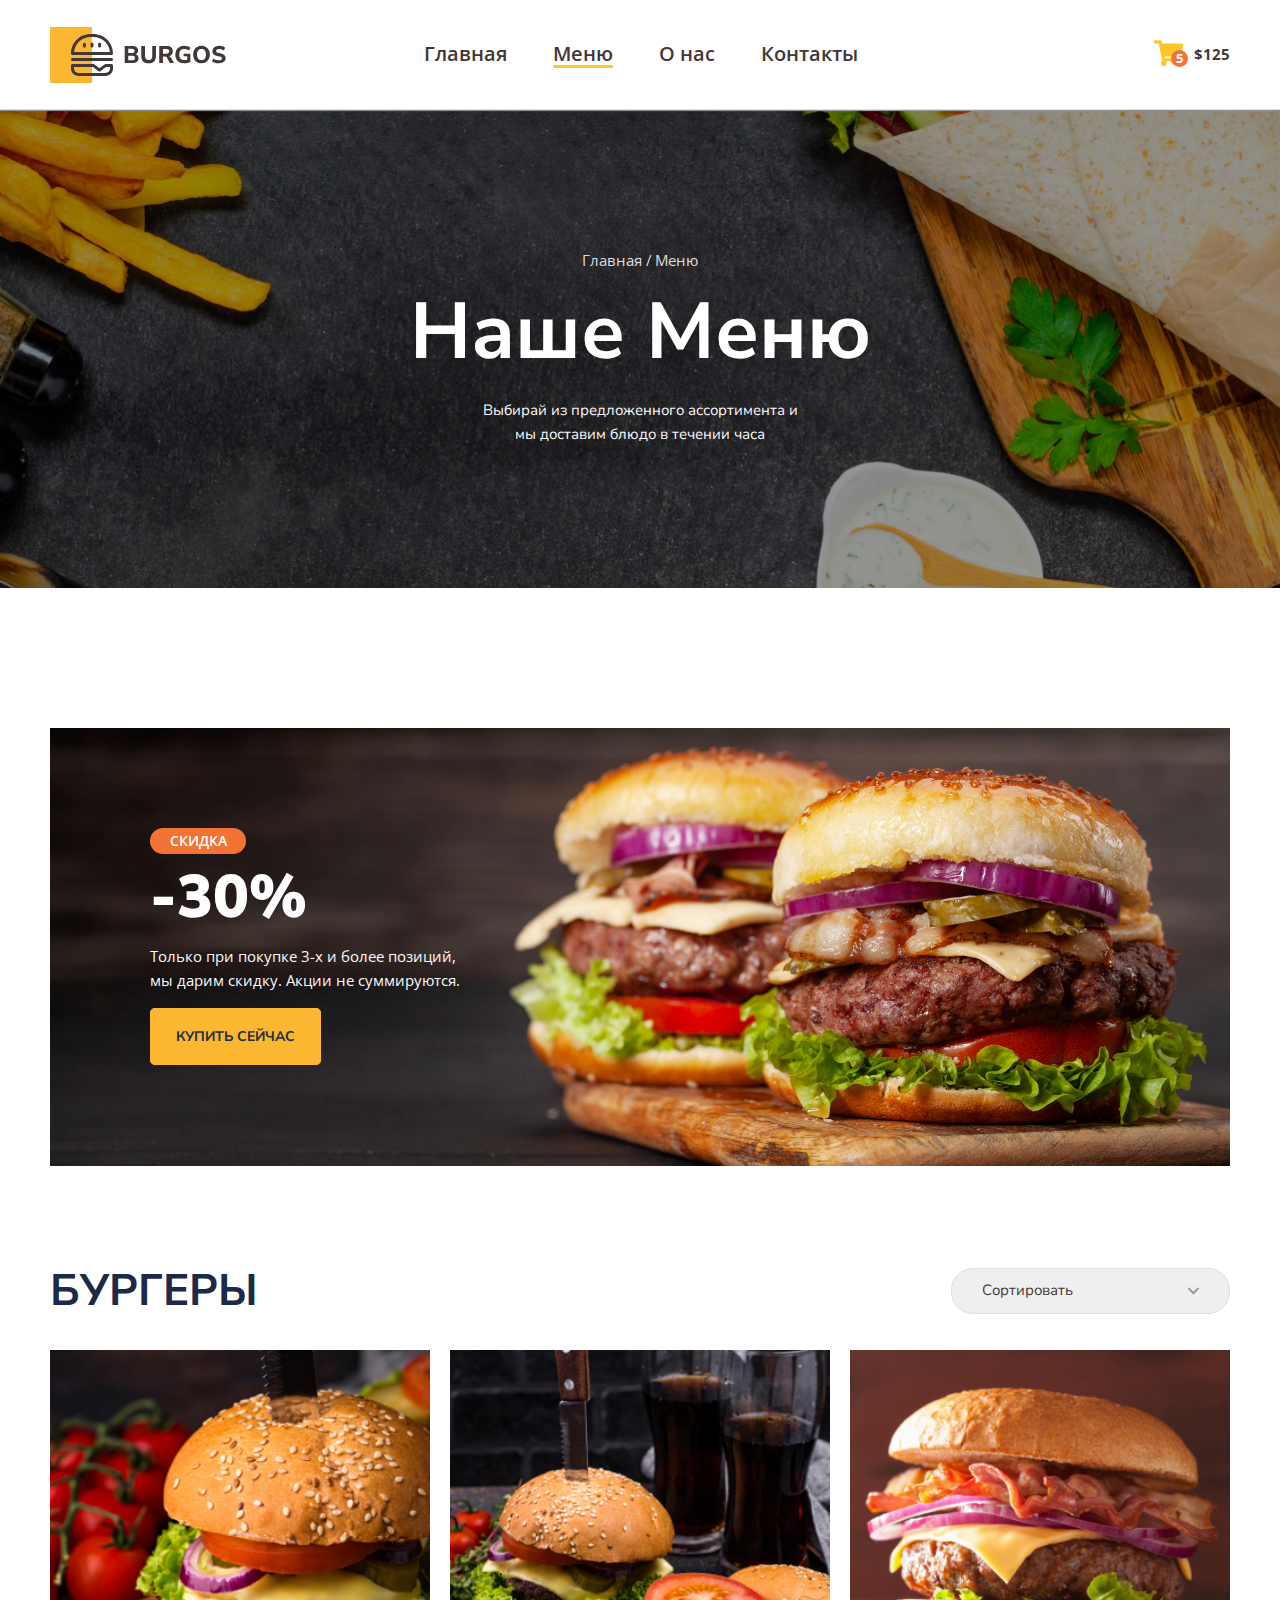
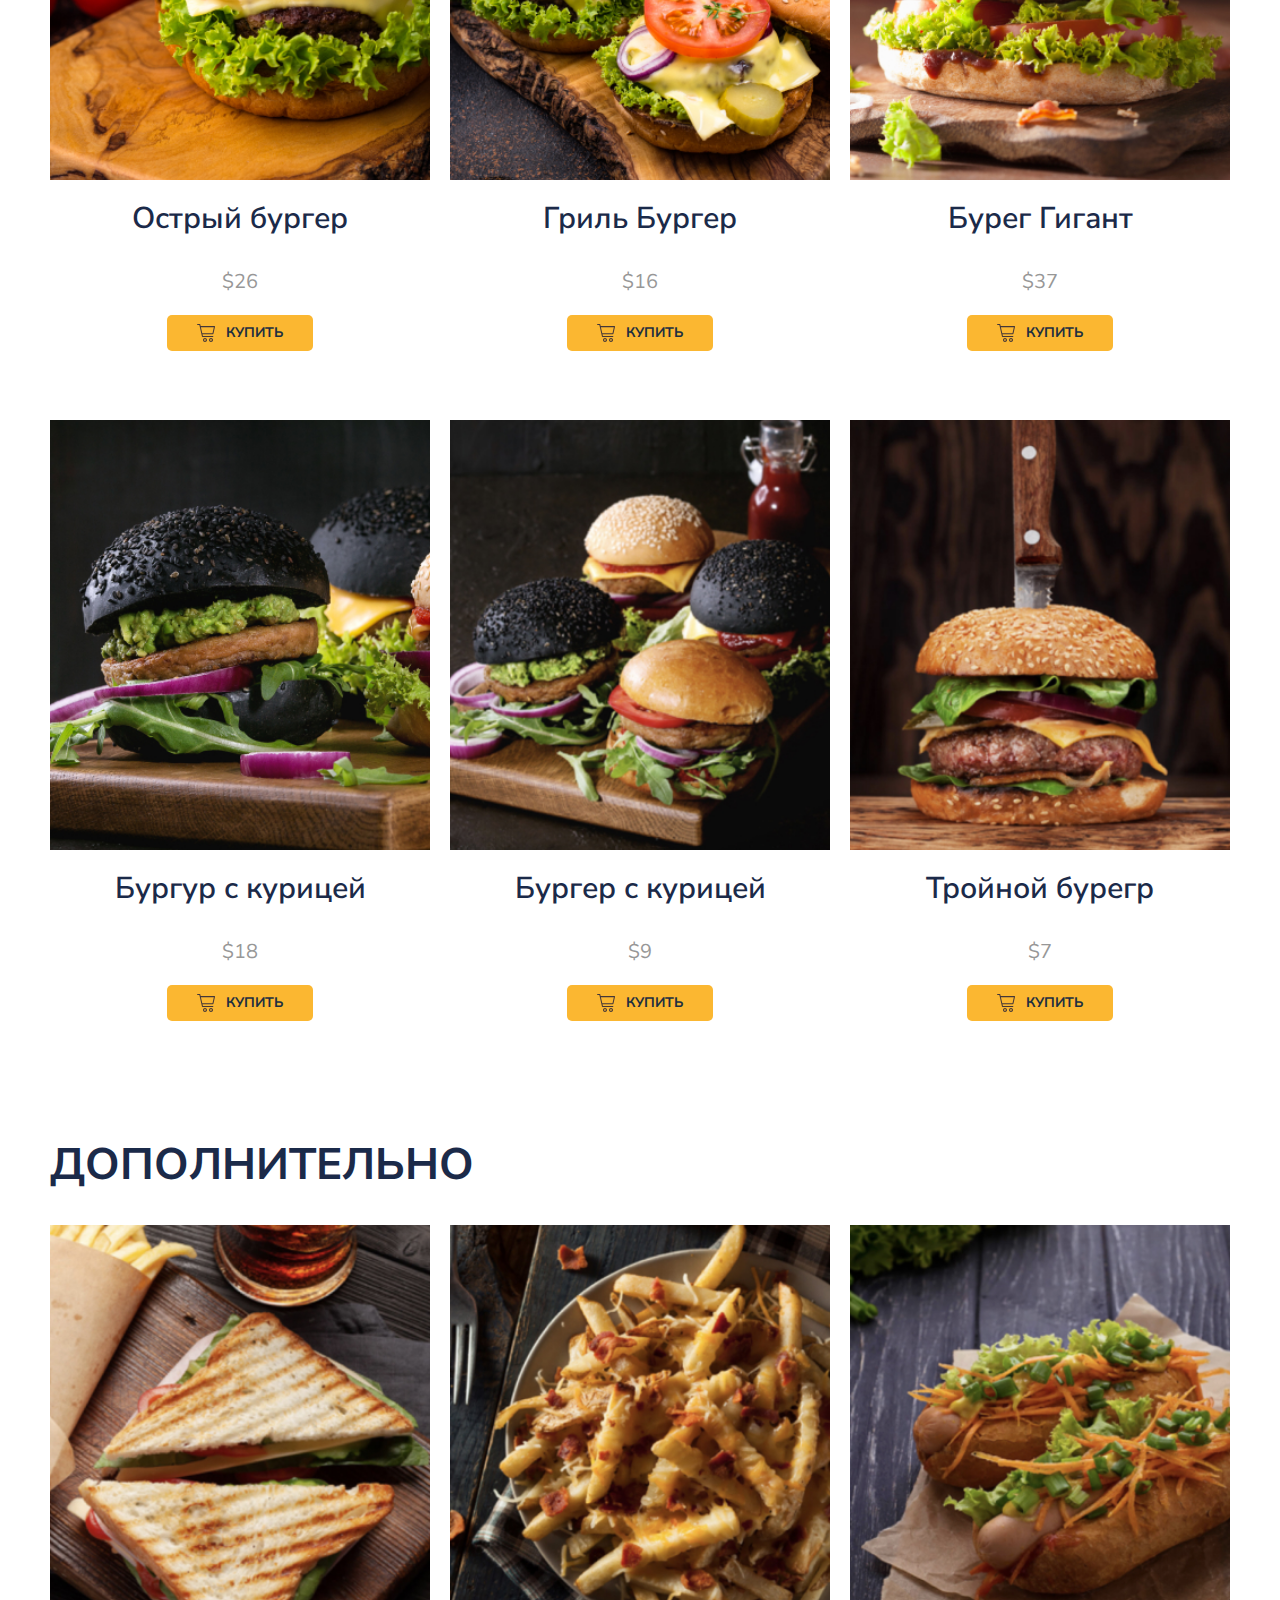
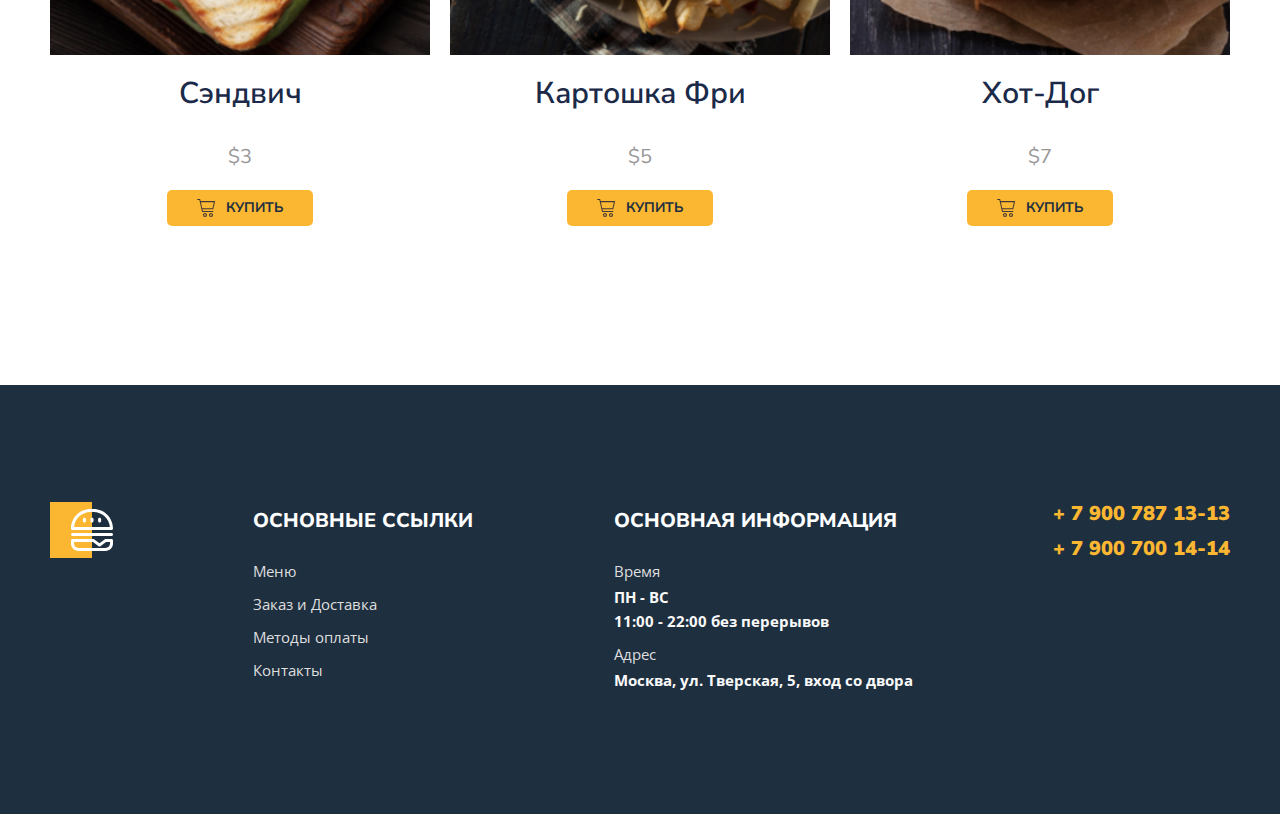
==== menu.html @ d0505529 "add  pages" ====
<!DOCTYPE html>
<html lang="ru">

<head>
    <meta charset="UTF-8">
    <meta http-equiv="X-UA-Compatible" content="IE=edge">
    <meta name="viewport" content="width=device-width, initial-scale=1.0">
    <title>Burger</title>
    <link rel="preconnect" href="https://fonts.googleapis.com">
    <link rel="preconnect" href="https://fonts.gstatic.com" crossorigin>
    <link href="https://fonts.googleapis.com/css2?family=Nunito+Sans:wght@600;700;800;900&family=Open+Sans:wght@400;600;700&display=swap" rel="stylesheet">
    <link rel="stylesheet" href="styles/normalize.css">
    <link rel="stylesheet" href="styles/main.css">

</head>

<body>
    <header>
        <div class="container">
            <div class="header">
                <div class="header-item">
                    <a href="index.html" class="header-logo"></a>
                    <nav>
                        <ul class="header-nav">
                            <li><a href="index.html">Главная</a></li>
                            <li><a href="#" class="active">Меню</a></li>
                            <li><a href="#">О нас</a></li>
                            <li><a href="#">Контакты</a></li>
                        </ul>
                </div>
                </nav>
                <button type="button" class="button">
                    <span class="button-item">
                        <img src="images/shopping-cart.svg" alt="карзина">
                        <span class="button-count">5</span>
                    </span>
                    <span class="button-text">$125</span>
                </button>
            </div>
        </div>
    </header>
    <div class="bg">
        <div class="container">
            <ul class="breadcrumbs">
                <li><a href="index.html">Главная</a></li>
                <li><a href="#">Меню</a></li>
            </ul>
            <h1 class="title">Наше Меню</h1>
            <p class="description">Выбирай из предложенного ассортимента и мы доставим блюдо в течении часа</p>
        </div>
    </div>
    <main>
        <div class="banner">
            <div class="container">
                <div class="banner-box">
                    <h2 class="banner-title">
                        <span>скидка</span> -30%</h2>
                    <p class="banner-text">
                        Только при покупке 3-х и более позиций, мы&nbsp;дарим скидку. Акции не суммируются.
                    </p>
                    <a href="#menuBurger" class="banner-link">купить сейчас</a>
                </div>
            </div>
        </div>
        <section class="menu" id="menuBurger">
            <div class="container">
                <div class="menu-header">
                    <h2 class="menu-title">
                        Бургеры
                    </h2>
                    <select class="menu-select">
                        <option value="">Сортировать</option>
                        <option value="up">По возрастанию</option>
                        <option value="down">По убыванию </option>
                </select>
                </div>
                <div class="menu-grid">
                    <div class="menu-grid-item">
                        <div class="menu-grid-cover">
                            <img src="images/1.jpg" alt="Острый бургер">
                        </div>
                        <p class="menu-grid-title">Острый бургер</p>
                        <p class="menu-grid-price">$26</p>
                        <button type="button" class="menu-grid-btn">
                            <span class="menu-grid-icon"></span>
                            <span class="menu-grid-text">купить</span>
                        </button>
                    </div>
                    <div class="menu-grid-item">
                        <div class="menu-grid-cover">
                            <img src="images/2.jpg" alt="Гриль Бургер">
                        </div>
                        <p class="menu-grid-title">Гриль Бургер</p>
                        <p class="menu-grid-price">$16</p>
                        <button type="button" class="menu-grid-btn">
                            <span class="menu-grid-icon"></span>
                            <span class="menu-grid-text">купить</span>
                        </button>
                    </div>
                    <div class="menu-grid-item">
                        <div class="menu-grid-cover">
                            <img src="images/3.jpg" alt="Бурег Гигант">
                        </div>
                        <p class="menu-grid-title">Бурег Гигант</p>
                        <p class="menu-grid-price">$37</p>
                        <button type="button" class="menu-grid-btn">
                            <span class="menu-grid-icon"></span>
                            <span class="menu-grid-text">купить</span>
                        </button>
                    </div>
                    <div class="menu-grid-item">
                        <div class="menu-grid-cover">
                            <img src="images/4.jpg" alt="Бургур с курицей">
                        </div>
                        <p class="menu-grid-title">Бургур с курицей</p>
                        <p class="menu-grid-price">$18</p>
                        <button type="button" class="menu-grid-btn">
                            <span class="menu-grid-icon"></span>
                            <span class="menu-grid-text">купить</span>
                        </button>
                    </div>
                    <div class="menu-grid-item">
                        <div class="menu-grid-cover">
                            <img src="images/5.jpg" alt="Бургер с курицей">
                        </div>
                        <p class="menu-grid-title">Бургер с курицей</p>
                        <p class="menu-grid-price">$9</p>
                        <button type="button" class="menu-grid-btn">
                            <span class="menu-grid-icon"></span>
                            <span class="menu-grid-text">купить</span>
                        </button>
                    </div>
                    <div class="menu-grid-item">
                        <div class="menu-grid-cover">
                            <img src="images/6.jpg" alt="Тройной бурегр">
                        </div>
                        <p class="menu-grid-title">Тройной бурегр</p>
                        <p class="menu-grid-price">$7</p>
                        <button type="button" class="menu-grid-btn">
                            <span class="menu-grid-icon"></span>
                            <span class="menu-grid-text">купить</span>
                        </button>
                    </div>
                </div>
                <div class="menu-header">
                    <h2 class="menu-title">
                        Дополнительно
                    </h2>
                </div>
                <div class="menu-grid">
                    <div class="menu-grid-item">
                        <div class="menu-grid-cover">
                            <img src="images/Сэндвич.jpg" alt="Сэндвич">
                        </div>
                        <p class="menu-grid-title">Сэндвич</p>
                        <p class="menu-grid-price">$3</p>
                        <button type="button" class="menu-grid-btn">
                            <span class="menu-grid-icon"></span>
                            <span class="menu-grid-text">купить</span>
                        </button>
                    </div>
                    <div class="menu-grid-item">
                        <div class="menu-grid-cover">
                            <img src="images/Картошка Фри.jpg" alt="Картошка Фри">
                        </div>
                        <p class="menu-grid-title">Картошка Фри</p>
                        <p class="menu-grid-price">$5</p>
                        <button type="button" class="menu-grid-btn">
                            <span class="menu-grid-icon"></span>
                            <span class="menu-grid-text">купить</span>
                        </button>
                    </div>
                    <div class="menu-grid-item">
                        <div class="menu-grid-cover">
                            <img src="images/Хот-Дог.jpg" alt="Хот-Дог">
                        </div>
                        <p class="menu-grid-title">Хот-Дог</p>
                        <p class="menu-grid-price">$7</p>
                        <button type="button" class="menu-grid-btn">
                            <span class="menu-grid-icon"></span>
                            <span class="menu-grid-text">купить</span>
                        </button>
                    </div>
                </div>
            </div>
            </div>
        </section>
    </main>
    <footer class="footer">
        <div class="container">
            <div class="footer-box">
                <div class="footer-item">
                    <img class="footer-logo" src="images/Logo1.svg" alt="Logo">
                </div>
                <div class="footer-item">
                    <h2>Основные ссылки</h2>
                    <ul class="footer-list">
                        <li><a href="menu.html">Меню</a></li>
                        <li><a href="#">Заказ и Доставка</a></li>
                        <li><a href="#">Методы оплаты</a></li>
                        <li><a href="#">Контакты</a></li>
                    </ul>
                </div>
                <div class="footer-item">
                    <h2>Основная информация</h2>
                    <ul class="footer-list">
                        <li>
                            <span>Время</span> ПН - ВС<br> 11:00 - 22:00 без перерывов
                        </li>
                        <li>
                            <span>Адрес</span> Москва, ул. Тверская, 5, вход со двора
                        </li>
                    </ul>
                </div>
                <div class="footer-tel">
                    <ul class="footer-list footer-list-tel">
                        <li>
                            <a href="tel:+79007871313">+ 7 900 787 13-13</a>
                        </li>
                        <li>
                            <a href="tel:+79007001414">+ 7 900 700 14-14</a>
                        </li>
                    </ul>
                </div>
            </div>
        </div>
    </footer>
</body>

</html>
---- styles/main.css ----
body {
                font-family: 'Nunito Sans', sans-serif;
            }
            
            .container {
                max-width: 1180px;
                margin: 0 auto;
                padding-left: 15px;
                padding-right: 15px;
            }
            
            header {
                border-bottom: 1px solid #DEDEDE;
            }
            
            .header {
                font-family: 'Open Sans', sans-serif;
                display: flex;
                align-items: center;
                justify-content: space-between;
                padding-top: 26px;
                padding-bottom: 25px;
            }
            
            .header-item {
                display: flex;
                align-items: center;
                justify-content: space-between;
                flex-basis: 68.5%;
            }
            
            .header-logo {
                display: block;
                background-image: url(../images/logo.svg);
                width: 176px;
                height: 56px;
                background-repeat: no-repeat;
                background-size: cover;
            }
            
            .header-nav {
                list-style-type: none;
                display: flex;
                padding-left: 0;
                gap: 46px;
            }
            
            .header-nav a:hover {
                color: #FFC725;
            }
            
            .header-nav a {
                font-weight: 600;
                font-size: 20px;
                color: #443737;
                text-decoration: none;
            }
            
            .header-nav a::after {
                content: '';
                width: 100%;
                height: 3px;
                border-radius: 1.5px;
                background: transparent;
                display: block;
            }
            
            .header-nav a.active::after {
                background: #FFC725;
            }
            
            .button {
                display: flex;
                align-items: center;
                background-color: transparent;
                border: none;
                padding: 0;
                gap: 10px;
                cursor: pointer;
            }
            
            .button-item {
                position: relative;
            }
            
            .button-count {
                font-weight: 700;
                font-size: 13px;
                color: #ffff;
                background: #F37335;
                border-radius: 100%;
                position: absolute;
                width: 17px;
                height: 17px;
                text-align: center;
                line-height: 1.3;
                bottom: 3px;
                right: -4px;
            }
            
            .button-text {
                color: #443737;
                font-weight: 700;
                font-size: 15px;
            }
            
            .bg {
                text-align: center;
                color: #FFFFFF;
                background-image: url(../images/bg.jpg);
                background-size: cover;
                background-position: center center;
                padding: 142px 0;
                margin-bottom: 140px;
            }
            
            .breadcrumbs {
                padding-left: 0;
                margin-top: 0;
                list-style-type: none;
                display: flex;
                justify-content: center;
                gap: 7px;
            }
            
            .breadcrumbs a:hover {
                color: #FFC725;
            }
            
            .breadcrumbs a {
                color: #DEDEDE;
                font-size: 15px;
                font-family: 'Open Sans', sans-serif;
                text-decoration: none;
            }
            
            .breadcrumbs a::before {
                content: '/';
                position: relative;
                left: -3px;
                pointer-events: none;
            }
            
            .breadcrumbs a:hover::before {
                color: #DEDEDE;
            }
            
            .breadcrumbs Li:first-child a::before {
                display: none;
            }
            
            .title {
                font-weight: 700;
                font-size: 79px;
                margin-top: 17px;
                margin-bottom: 20px;
            }
            
            .description {
                font-size: 15px;
                line-height: 1.6;
                color: #FAF9F9;
                max-width: 320px;
                margin: 0 auto;
            }
            
            .banner-box {
                background-image: url(../images/burger.jpg);
                background-size: cover;
                padding: 100px 100px 120px;
                background-position: center center;
                background-repeat: no-repeat;
                margin-bottom: 100px;
            }
            
            .banner-title {
                font-weight: 900;
                font-size: 60px;
                margin-top: 0;
                color: #FFFFFF;
                margin-bottom: 12px;
            }
            
            .banner-title span {
                display: block;
                font-family: 'Open Sans', sans-serif;
                text-transform: uppercase;
                color: #FFFFFF;
                text-align: center;
                background-color: #F37335;
                border-radius: 14px;
                font-weight: 600;
                font-size: 14px;
                padding: 5px 0px;
                width: 96px;
                margin-bottom: 9px;
            }
            
            .banner-text {
                font-family: 'Open Sans', sans-serif;
                font-size: 15px;
                color: #FAF9F9;
                max-width: 353px;
                margin-bottom: 35px;
                margin-top: 0;
                line-height: 24px
            }
            
            .banner-link {
                font-family: 'Nunito Sans', sans-serif;
                color: #1E2F40;
                background-color: #FBB731;
                text-decoration: none;
                font-size: 14px;
                text-transform: uppercase;
                border-radius: 5px;
                padding: 18px 25px;
                border: 1px solid #FBB731;
                font-weight: 700
            }
            
            .banner-link:hover {
                background-color: transparent;
                color: #FBB731;
            }
            
            .menu-header {
                display: flex;
                align-items: center;
                justify-content: space-between;
                margin-bottom: 34px;
            }
            
            .menu-title {
                font-weight: 700;
                font-size: 44px;
                text-transform: uppercase;
                color: #1B2A49;
                margin: 0;
            }
            
            .menu-select {
                border: 1px solid #DEDEDE;
                padding: 13px 30px;
                border-radius: 22px;
                color: #443737;
                font-size: 15px;
                appearance: none;
                flex-basis: 279px;
                background-image: url(../images/chevron-down.svg);
                background-size: 12.79px 7.75px;
                background-repeat: no-repeat;
                background-position: 89% center;
            }
            
            .menu-grid {
                display: grid;
                grid-template-columns: repeat(3, 1fr);
                gap: 50px 20px;
                margin-bottom: 100px;
            }
            
            .menu-grid-cover {
                width: 100;
                height: 430px;
                position: relative;
                overflow: hidden;
            }
            
            .menu-grid-cover img {
                position: absolute;
                left: 50%;
                top: 50%;
                transform: translate(-50%, -50%);
                object-fit: cover;
                width: 430px;
            }
            
            .menu-grid-title {
                font-weight: 600;
                font-size: 30px;
                line-height: 38px;
                text-align: center;
                color: #1B2A49;
                margin-top: 20px;
            }
            
            .menu-grid-price {
                font-size: 20px;
                align-items: center;
                color: #979797;
                margin-top: 5px;
                margin-bottom: 0;
                line-height: 28px;
                text-align: center;
            }
            
            .menu-grid-btn {
                display: flex;
                margin: 19px auto;
                padding: 9px 30px;
                background: #FBB731;
                border-radius: 5px;
                cursor: pointer;
                gap: 11px;
                border: none;
            }
            
            .menu-grid-btn:hover {
                background-color: #F37335;
            }
            
            .menu-grid-icon {
                background-image: url(../images/korzina.svg);
                width: 18px;
                height: 18px;
                display: block;
            }
            
            .menu-grid-text {
                font-size: 14px;
                font-weight: 700;
                line-height: 18px;
                text-transform: uppercase;
                display: block;
                padding: 0;
                color: #1E2F40;
            }
            
            footer {
                background: #1E2F40;
                color: #fff;
                padding-top: 117px;
                padding-bottom: 106px;
                margin-top: 140px;
            }
            
            .footer-box {
                display: flex;
                justify-content: space-between;
            }
            
            .footer-logo {
                width: 63px;
                height: 56px;
            }
            
            .footer-item {
                flex: 0 0 auto;
            }
            
            .footer-item h2 {
                font-size: 20px;
                font-weight: 800;
                line-height: 38px;
                text-transform: uppercase;
                margin-bottom: 19px;
                margin-top: 0;
            }
            
            .footer-list {
                padding-left: 0;
                list-style-type: none;
            }
            
            .footer-item li {
                margin-bottom: 9px;
                font-family: 'Open Sans', sans-serif;
                font-size: 15px;
                color: #FAF9F9;
                font-weight: 700;
                line-height: 24px;
            }
            
            .footer-item a {
                color: #DEDEDE;
                text-decoration: none;
                font-weight: 400;
            }
            
            .footer-item a:hover {
                color: #FBB731;
            }
            
            .footer-item span {
                color: #DEDEDE;
                display: block;
                font-weight: 400;
                margin-bottom: 2px;
            }
            
            .footer-list-tel {
                margin-top: 0;
            }
            
            .footer-list-tel li {
                margin-bottom: 12px;
            }
            
            .footer-list-tel a {
                font-size: 20px;
                font-weight: 900;
                color: #FBB731;
                text-decoration: none;
            }
            
            .footer-list-tel a:hover {
                color: #DEDEDE;
            }
            /*Style INDEX*/
            
            .main {
                background: linear-gradient(180deg, #0C4C7B -100%, #1E2F40 100%);
            }
            
            .wrapper {
                max-width: 1180px;
                margin: 0 auto;
                display: flex;
                justify-content: space-between;
            }
            
            .content {
                color: #FAF9F9;
                flex: 0 0 580px;
                padding-top: 170px;
                padding-bottom: 170px;
            }
            
            .content-title {
                font-size: 120px;
                font-weight: 800;
                text-transform: uppercase;
                line-height: 120px;
                margin-bottom: 40px;
                margin-top: 0;
                margin-bottom: 0;
            }
            
            .content-title span {
                color: #FBB731;
                font-size: 30px;
                font-weight: 700;
                line-height: 38px;
                display: block;
                margin-bottom: 10px;
            }
            
            .content-text {
                font-family: 'Open Sans', sans-serif;
                font-size: 19px;
                line-height: 1.4;
                margin-bottom: 42px;
            }
            
            .content-link,
            .promo a {
                color: #1E2F40;
                background-color: #FBB731;
                border-radius: 5px;
                text-decoration: none;
                padding: 20px 45px;
                display: inline-block;
                text-transform: uppercase;
                font-size: 14px;
                font-weight: 700;
            }
            
            .visual {
                flex-grow: 1;
                display: flex;
                justify-content: flex-end;
                position: relative;
            }
            
            .visual-bg {
                width: 432px;
                height: 100%;
                background: linear-gradient(2.42deg, #F37335 -19.6%, #FBB731 100.79%, #FDC830 100.79%);
            }
            
            .main img {
                width: 829px;
                position: absolute;
                right: -168px;
            }
            
            .promo {
                padding-top: 186px;
                padding-bottom: 46px;
            }
            
            .promo-left,
            .promo-right {
                flex: 0 0 49%;
                color: #fff;
                box-sizing: border-box;
                background-repeat: no-repeat;
                background-size: cover;
                background-position: center;
            }
            
            .promo-left {
                background-image: url(../images/promo-left.png);
                padding: 116px 50px;
            }
            
            .promo-right {
                background-image: url(../images/promo-right\ .png);
                padding: 102px 50px;
            }
            
            .sale {
                font-size: 14px;
                font-weight: 900;
                background: #F37335;
                padding: 5px 19px;
                border-radius: 14px;
                display: inline-block;
                text-transform: uppercase;
                margin-bottom: 3px;
                margin-top: 0;
            }
            
            .cost {
                margin-top: 0;
                font-size: 60px;
                font-weight: 900;
                margin-bottom: 8px;
            }
            
            .promo-description {
                font-family: 'Open Sans', sans-serif;
                color: #FAF9F9;
                font-size: 15px;
                line-height: 24px;
                margin-bottom: 0;
            }
            
            .promo-left .promo-description {
                max-width: 392px;
            }
            
            .promo-right .promo-description {
                max-width: 300px;
                margin-bottom: 20px;
            }
            
            .free {
                font-size: 44px;
                font-weight: 700;
                margin-bottom: 10px;
                margin-top: 0;
            }
            
            .footer {
                background: #1E2F40;
                color: #fff;
                padding-top: 117px;
                padding-bottom: 106px;
            }
            
            .logo {
                width: 63px;
                height: 56px;
            }
            
            .item {
                flex: 0 0 auto;
            }
            
            .item h2 {
                font-size: 20px;
                font-weight: 800;
                text-transform: uppercase;
                margin-bottom: 12px;
            }
            
            .item ul,
            .tel ul {
                list-style-type: none;
            }
            
            .item li {
                margin-bottom: 9px;
                font-family: 'Lato', sans-serif;
                font-size: 15px;
                color: #FAF9F9;
                font-weight: 700;
                line-height: 24px;
            }
            
            .item a {
                color: #DEDEDE;
                text-decoration: none;
                font-weight: 400;
            }
            
            .item span {
                color: #DEDEDE;
                display: block;
                font-weight: 400;
                margin-bottom: 2px;
            }
            
            .tel ul {
                font-size: 20px;
                color: #FBB731;
            }
            
            .tel li {
                margin-bottom: 12px;
            }
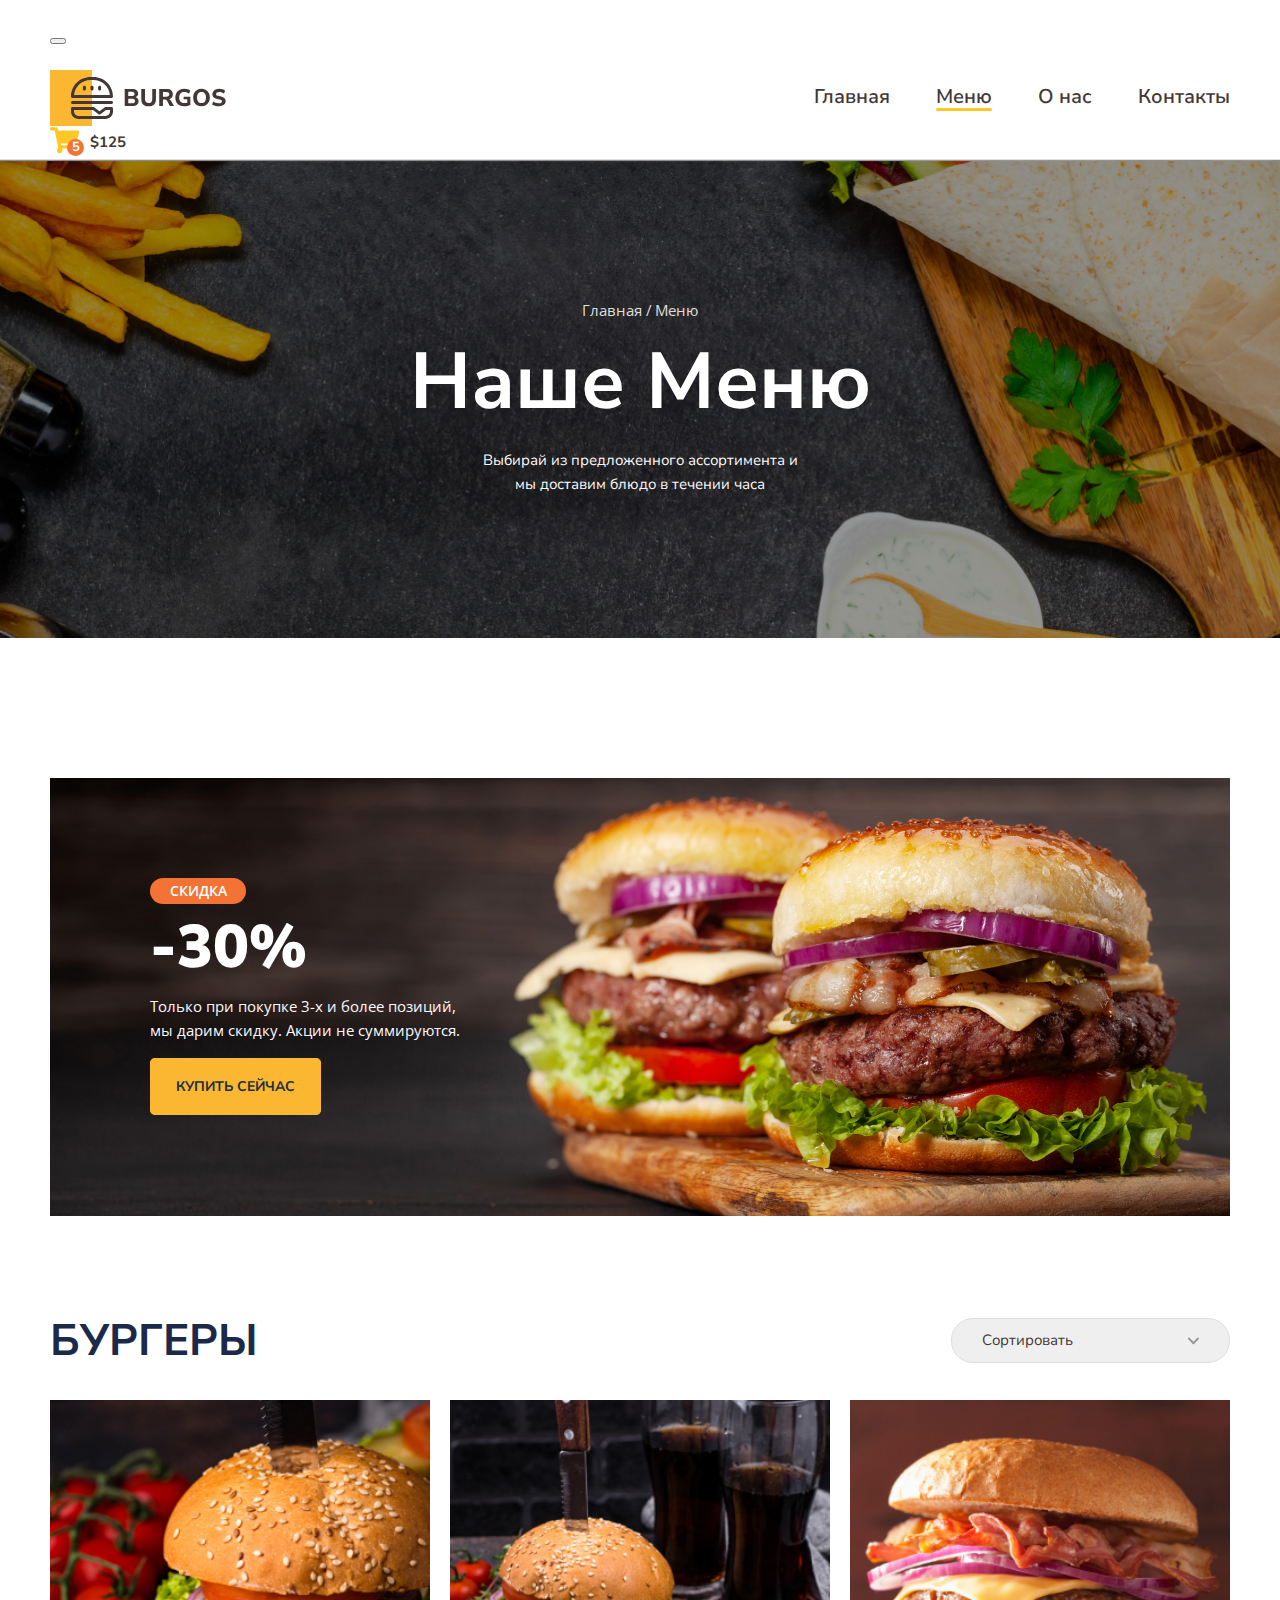
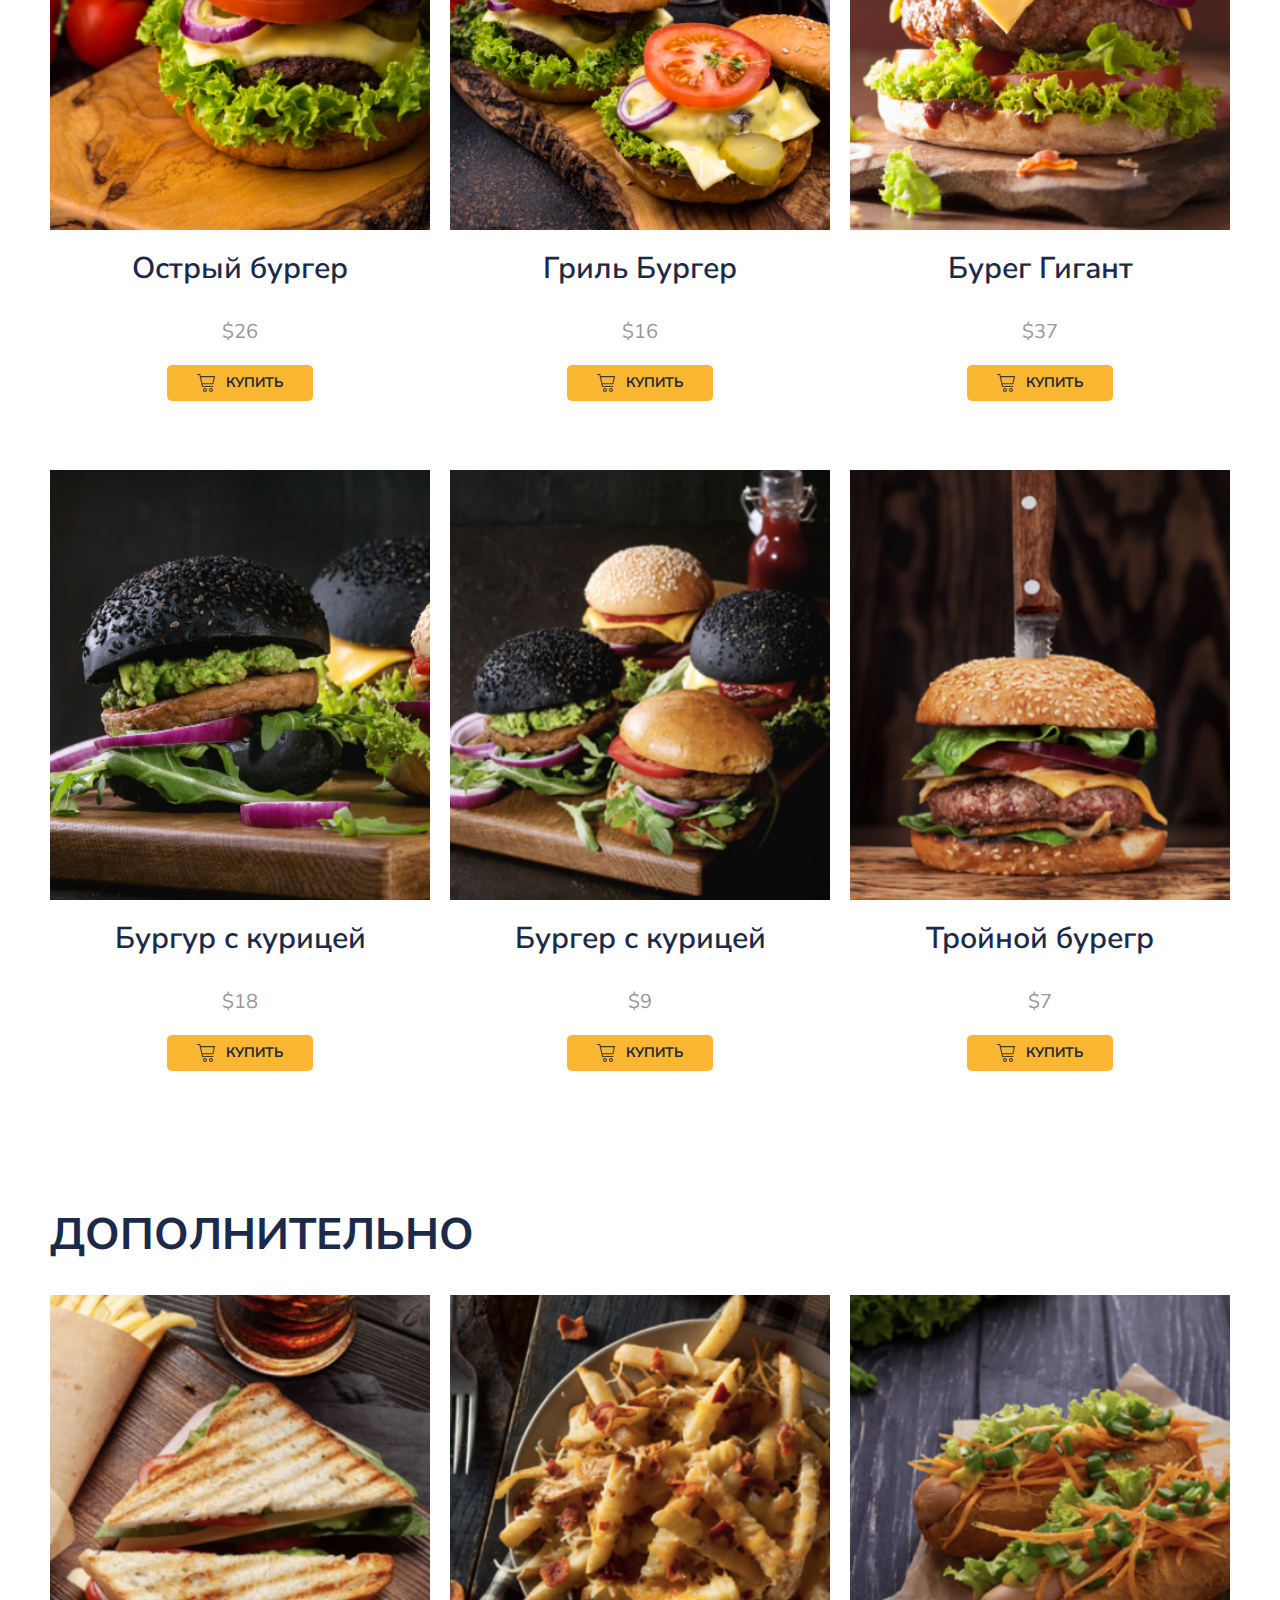
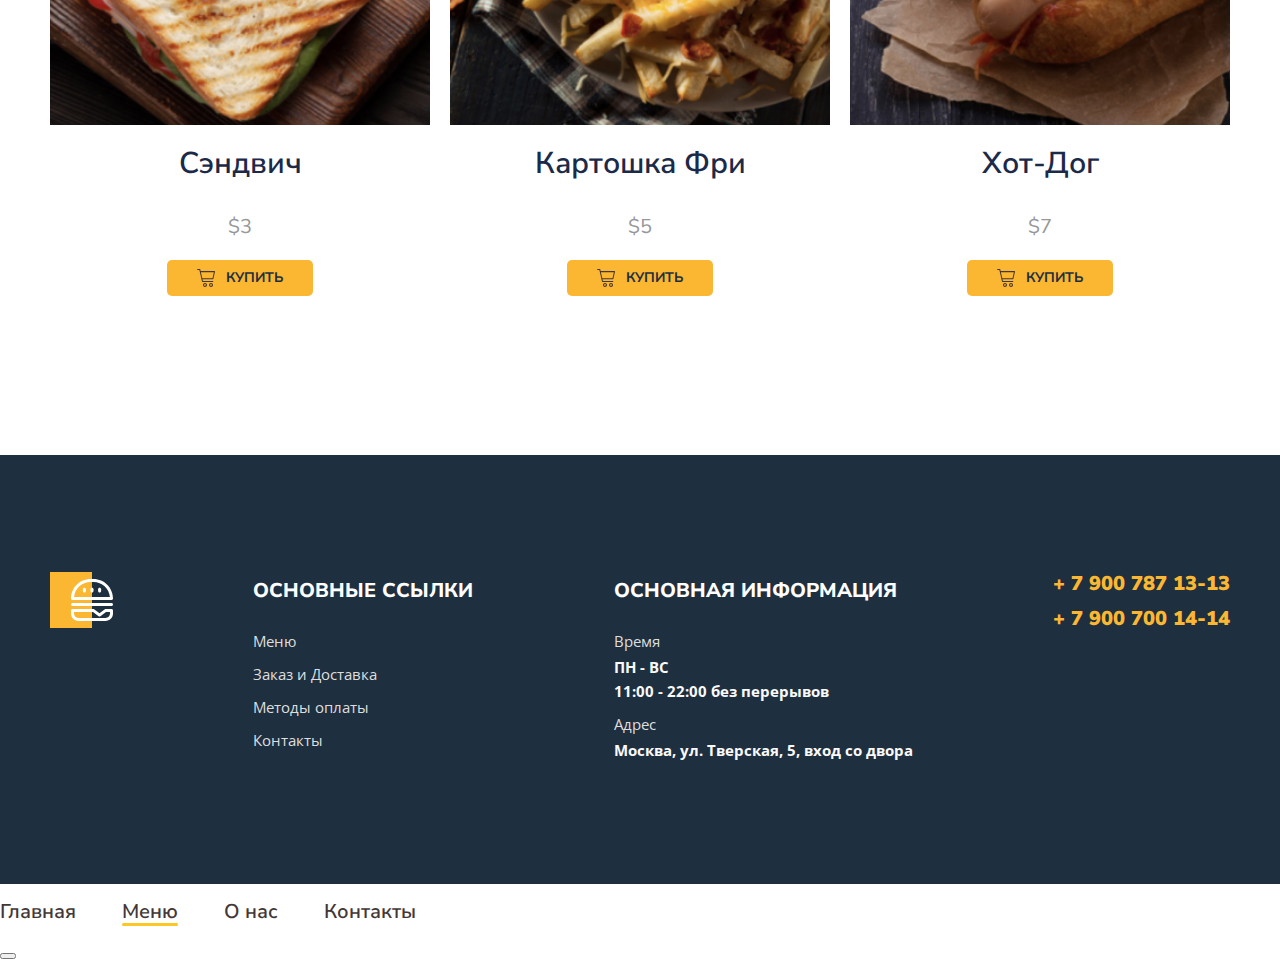
==== commit d5b27d71: "add mob" ====
--- a/menu.html
+++ b/menu.html
@@ -15,35 +15,39 @@
 </head>
 
 <body>
-    <header>
+    <header id="headerTop">
         <div class="container">
             <div class="header">
-                <div class="header-item">
-                    <a href="index.html" class="header-logo"></a>
-                    <nav>
-                        <ul class="header-nav">
-                            <li><a href="index.html">Главная</a></li>
-                            <li><a href="#" class="active">Меню</a></li>
-                            <li><a href="#">О нас</a></li>
-                            <li><a href="#">Контакты</a></li>
-                        </ul>
-                </div>
-                </nav>
-                <button type="button" class="button">
+                <div class="header-burger">
+                    <button class="burger" onclick="openModal()"></button>
+                </div>
+            </div>
+            <div class="header-item">
+                <a href="Index.html" class="header-logo"></a>
+                <nav>
+                    <ul class="header-nav">
+                        <li><a href="Index.html">Главная</a></li>
+                        <li><a href="#" class="active">Меню</a></li>
+                        <li><a href="#">О нас</a></li>
+                        <li><a href="#">Контакты</a></li>
+                    </ul>
+            </div>
+            </nav>
+            <button type="button" class="button">
                     <span class="button-item">
                         <img src="images/shopping-cart.svg" alt="карзина">
                         <span class="button-count">5</span>
                     </span>
                     <span class="button-text">$125</span>
                 </button>
-            </div>
+        </div>
         </div>
     </header>
     <div class="bg">
         <div class="container">
             <ul class="breadcrumbs">
-                <li><a href="index.html">Главная</a></li>
-                <li><a href="#">Меню</a></li>
+                <li><a href="Index.html">Главная</a></li>
+                <li><a href="menu.html">Меню</a></li>
             </ul>
             <h1 class="title">Наше Меню</h1>
             <p class="description">Выбирай из предложенного ассортимента и мы доставим блюдо в течении часа</p>
@@ -142,6 +146,11 @@
                         </button>
                     </div>
                 </div>
+            </div>
+            </div>
+        </section>
+        <section class="menu menu-other">
+            <div class="container">
                 <div class="menu-header">
                     <h2 class="menu-title">
                         Дополнительно
@@ -200,6 +209,14 @@
                         <li><a href="#">Методы оплаты</a></li>
                         <li><a href="#">Контакты</a></li>
                     </ul>
+                    <ul class="footer-list footer-list-tel">
+                        <li>
+                            <a href="tel:+79007871313">+ 7 900 787 13-13</a>
+                        </li>
+                        <li>
+                            <a href="tel:+79007001414">+ 7 900 700 14-14</a>
+                        </li>
+                    </ul>
                 </div>
                 <div class="footer-item">
                     <h2>Основная информация</h2>
@@ -225,6 +242,72 @@
             </div>
         </div>
     </footer>
+    <a href="#headerTop" class="button-up hidden" id="btnUp">Наверх</a>
+    <div id="modal" class="modal">
+        <ul class="header-nav">
+            <li><a href="index.html">Главная</a></li>
+            <li><a href="main.html" class="active">Меню</a></li>
+            <li><a href="#">О нас</a></li>
+            <li><a href="#">Контакты</a></li>
+        </ul>
+        <button class="burger-close" onclick="closeModal()"></button>
+    </div>
+    <script>
+        //Smooth Scroll
+
+        const links = document.querySelectorAll(".banner-link");
+
+        for (const link of links) {
+            link.addEventListener("click", clickHandler);
+        }
+
+        function clickHandler(e) {
+            e.preventDefault();
+            const href = this.getAttribute("href");
+
+            document.querySelector(href).scrollIntoView({
+                behavior: "smooth"
+            });
+        }
+
+        //Button Up
+
+        window.onscroll = function() {
+            scrollFunction()
+        };
+
+        const upbuttons = document.querySelectorAll(".button-up");
+
+        for (const upbutton of upbuttons) {
+            upbutton.addEventListener("click", clickHandler);
+        }
+
+        function clickHandler(e) {
+            e.preventDefault();
+            const href = this.getAttribute("href");
+
+            document.querySelector(href).scrollIntoView({
+                behavior: "smooth"
+            });
+        }
+
+        function scrollFunction() {
+            if (document.body.scrollTop > 1000 || document.documentElement.scrollTop > 1000) {
+                document.getElementById('btnUp').className = 'button-up visible';
+            } else {
+                document.getElementById('btnUp').className = 'button-up hidden';
+            }
+            // Menu
+
+            function openModal() {
+                document.getElementById("modal").style.top = "0px";
+            }
+
+            function closeModal() {
+                document.getElementById("modal").style.top = "-400px";
+            }
+        }
+    </script>
 </body>
 
 </html>--- a/styles/main.css
+++ b/styles/main.css
@@ -1,613 +1,764 @@
-            body {
-                font-family: 'Nunito Sans', sans-serif;
-            }
-            
-            .container {
-                max-width: 1180px;
-                margin: 0 auto;
-                padding-left: 15px;
-                padding-right: 15px;
-            }
-            
-            header {
-                border-bottom: 1px solid #DEDEDE;
-            }
-            
-            .header {
-                font-family: 'Open Sans', sans-serif;
-                display: flex;
-                align-items: center;
-                justify-content: space-between;
-                padding-top: 26px;
-                padding-bottom: 25px;
-            }
-            
-            .header-item {
-                display: flex;
-                align-items: center;
-                justify-content: space-between;
-                flex-basis: 68.5%;
-            }
-            
-            .header-logo {
-                display: block;
-                background-image: url(../images/logo.svg);
-                width: 176px;
-                height: 56px;
-                background-repeat: no-repeat;
-                background-size: cover;
-            }
-            
-            .header-nav {
-                list-style-type: none;
-                display: flex;
-                padding-left: 0;
-                gap: 46px;
-            }
-            
-            .header-nav a:hover {
-                color: #FFC725;
-            }
-            
-            .header-nav a {
-                font-weight: 600;
-                font-size: 20px;
-                color: #443737;
-                text-decoration: none;
-            }
-            
-            .header-nav a::after {
-                content: '';
-                width: 100%;
-                height: 3px;
-                border-radius: 1.5px;
-                background: transparent;
-                display: block;
-            }
-            
-            .header-nav a.active::after {
-                background: #FFC725;
-            }
-            
-            .button {
-                display: flex;
-                align-items: center;
-                background-color: transparent;
-                border: none;
-                padding: 0;
-                gap: 10px;
-                cursor: pointer;
-            }
-            
-            .button-item {
-                position: relative;
-            }
-            
-            .button-count {
-                font-weight: 700;
-                font-size: 13px;
-                color: #ffff;
-                background: #F37335;
-                border-radius: 100%;
-                position: absolute;
-                width: 17px;
-                height: 17px;
-                text-align: center;
-                line-height: 1.3;
-                bottom: 3px;
-                right: -4px;
-            }
-            
-            .button-text {
-                color: #443737;
-                font-weight: 700;
-                font-size: 15px;
-            }
-            
-            .bg {
-                text-align: center;
-                color: #FFFFFF;
-                background-image: url(../images/bg.jpg);
-                background-size: cover;
-                background-position: center center;
-                padding: 142px 0;
-                margin-bottom: 140px;
-            }
-            
-            .breadcrumbs {
-                padding-left: 0;
-                margin-top: 0;
-                list-style-type: none;
-                display: flex;
-                justify-content: center;
-                gap: 7px;
-            }
-            
-            .breadcrumbs a:hover {
-                color: #FFC725;
-            }
-            
-            .breadcrumbs a {
-                color: #DEDEDE;
-                font-size: 15px;
-                font-family: 'Open Sans', sans-serif;
-                text-decoration: none;
-            }
-            
-            .breadcrumbs a::before {
-                content: '/';
-                position: relative;
-                left: -3px;
-                pointer-events: none;
-            }
-            
-            .breadcrumbs a:hover::before {
-                color: #DEDEDE;
-            }
-            
-            .breadcrumbs Li:first-child a::before {
-                display: none;
-            }
-            
-            .title {
-                font-weight: 700;
-                font-size: 79px;
-                margin-top: 17px;
-                margin-bottom: 20px;
-            }
-            
-            .description {
-                font-size: 15px;
-                line-height: 1.6;
-                color: #FAF9F9;
-                max-width: 320px;
-                margin: 0 auto;
-            }
-            
-            .banner-box {
-                background-image: url(../images/burger.jpg);
-                background-size: cover;
-                padding: 100px 100px 120px;
-                background-position: center center;
-                background-repeat: no-repeat;
-                margin-bottom: 100px;
-            }
-            
-            .banner-title {
-                font-weight: 900;
-                font-size: 60px;
-                margin-top: 0;
-                color: #FFFFFF;
-                margin-bottom: 12px;
-            }
-            
-            .banner-title span {
-                display: block;
-                font-family: 'Open Sans', sans-serif;
-                text-transform: uppercase;
-                color: #FFFFFF;
-                text-align: center;
-                background-color: #F37335;
-                border-radius: 14px;
-                font-weight: 600;
-                font-size: 14px;
-                padding: 5px 0px;
-                width: 96px;
-                margin-bottom: 9px;
-            }
-            
-            .banner-text {
-                font-family: 'Open Sans', sans-serif;
-                font-size: 15px;
-                color: #FAF9F9;
-                max-width: 353px;
-                margin-bottom: 35px;
-                margin-top: 0;
-                line-height: 24px
-            }
-            
-            .banner-link {
-                font-family: 'Nunito Sans', sans-serif;
-                color: #1E2F40;
-                background-color: #FBB731;
-                text-decoration: none;
-                font-size: 14px;
-                text-transform: uppercase;
-                border-radius: 5px;
-                padding: 18px 25px;
-                border: 1px solid #FBB731;
-                font-weight: 700
-            }
-            
-            .banner-link:hover {
-                background-color: transparent;
-                color: #FBB731;
-            }
-            
-            .menu-header {
-                display: flex;
-                align-items: center;
-                justify-content: space-between;
-                margin-bottom: 34px;
-            }
-            
-            .menu-title {
-                font-weight: 700;
-                font-size: 44px;
-                text-transform: uppercase;
-                color: #1B2A49;
-                margin: 0;
-            }
-            
-            .menu-select {
-                border: 1px solid #DEDEDE;
-                padding: 13px 30px;
-                border-radius: 22px;
-                color: #443737;
-                font-size: 15px;
-                appearance: none;
-                flex-basis: 279px;
-                background-image: url(../images/chevron-down.svg);
-                background-size: 12.79px 7.75px;
-                background-repeat: no-repeat;
-                background-position: 89% center;
-            }
-            
-            .menu-grid {
-                display: grid;
-                grid-template-columns: repeat(3, 1fr);
-                gap: 50px 20px;
-                margin-bottom: 100px;
-            }
-            
-            .menu-grid-cover {
-                width: 100;
-                height: 430px;
-                position: relative;
-                overflow: hidden;
-            }
-            
-            .menu-grid-cover img {
-                position: absolute;
-                left: 50%;
-                top: 50%;
-                transform: translate(-50%, -50%);
-                object-fit: cover;
-                width: 430px;
-            }
-            
-            .menu-grid-title {
-                font-weight: 600;
-                font-size: 30px;
-                line-height: 38px;
-                text-align: center;
-                color: #1B2A49;
-                margin-top: 20px;
-            }
-            
-            .menu-grid-price {
-                font-size: 20px;
-                align-items: center;
-                color: #979797;
-                margin-top: 5px;
-                margin-bottom: 0;
-                line-height: 28px;
-                text-align: center;
-            }
-            
-            .menu-grid-btn {
-                display: flex;
-                margin: 19px auto;
-                padding: 9px 30px;
-                background: #FBB731;
-                border-radius: 5px;
-                cursor: pointer;
-                gap: 11px;
-                border: none;
-            }
-            
-            .menu-grid-btn:hover {
-                background-color: #F37335;
-            }
-            
-            .menu-grid-icon {
-                background-image: url(../images/korzina.svg);
-                width: 18px;
-                height: 18px;
-                display: block;
-            }
-            
-            .menu-grid-text {
-                font-size: 14px;
-                font-weight: 700;
-                line-height: 18px;
-                text-transform: uppercase;
-                display: block;
-                padding: 0;
-                color: #1E2F40;
-            }
-            
-            footer {
-                background: #1E2F40;
-                color: #fff;
-                padding-top: 117px;
-                padding-bottom: 106px;
-                margin-top: 140px;
-            }
-            
-            .footer-box {
-                display: flex;
-                justify-content: space-between;
-            }
-            
-            .footer-logo {
-                width: 63px;
-                height: 56px;
-            }
-            
-            .footer-item {
-                flex: 0 0 auto;
-            }
-            
-            .footer-item h2 {
-                font-size: 20px;
-                font-weight: 800;
-                line-height: 38px;
-                text-transform: uppercase;
-                margin-bottom: 19px;
-                margin-top: 0;
-            }
-            
-            .footer-list {
-                padding-left: 0;
-                list-style-type: none;
-            }
-            
-            .footer-item li {
-                margin-bottom: 9px;
-                font-family: 'Open Sans', sans-serif;
-                font-size: 15px;
-                color: #FAF9F9;
-                font-weight: 700;
-                line-height: 24px;
-            }
-            
-            .footer-item a {
-                color: #DEDEDE;
-                text-decoration: none;
-                font-weight: 400;
-            }
-            
-            .footer-item a:hover {
-                color: #FBB731;
-            }
-            
-            .footer-item span {
-                color: #DEDEDE;
-                display: block;
-                font-weight: 400;
-                margin-bottom: 2px;
-            }
-            
-            .footer-list-tel {
-                margin-top: 0;
-            }
-            
-            .footer-list-tel li {
-                margin-bottom: 12px;
-            }
-            
-            .footer-list-tel a {
-                font-size: 20px;
-                font-weight: 900;
-                color: #FBB731;
-                text-decoration: none;
-            }
-            
-            .footer-list-tel a:hover {
-                color: #DEDEDE;
-            }
-            /*Style INDEX*/
-            
-            .main {
-                background: linear-gradient(180deg, #0C4C7B -100%, #1E2F40 100%);
-            }
-            
-            .wrapper {
-                max-width: 1180px;
-                margin: 0 auto;
-                display: flex;
-                justify-content: space-between;
-            }
-            
-            .content {
-                color: #FAF9F9;
-                flex: 0 0 580px;
-                padding-top: 170px;
-                padding-bottom: 170px;
-            }
-            
-            .content-title {
-                font-size: 120px;
-                font-weight: 800;
-                text-transform: uppercase;
-                line-height: 120px;
-                margin-bottom: 40px;
-                margin-top: 0;
-                margin-bottom: 0;
-            }
-            
-            .content-title span {
-                color: #FBB731;
-                font-size: 30px;
-                font-weight: 700;
-                line-height: 38px;
-                display: block;
-                margin-bottom: 10px;
-            }
-            
-            .content-text {
-                font-family: 'Open Sans', sans-serif;
-                font-size: 19px;
-                line-height: 1.4;
-                margin-bottom: 42px;
-            }
-            
-            .content-link,
-            .promo a {
-                color: #1E2F40;
-                background-color: #FBB731;
-                border-radius: 5px;
-                text-decoration: none;
-                padding: 20px 45px;
-                display: inline-block;
-                text-transform: uppercase;
-                font-size: 14px;
-                font-weight: 700;
-            }
-            
-            .visual {
-                flex-grow: 1;
-                display: flex;
-                justify-content: flex-end;
-                position: relative;
-            }
-            
-            .visual-bg {
-                width: 432px;
-                height: 100%;
-                background: linear-gradient(2.42deg, #F37335 -19.6%, #FBB731 100.79%, #FDC830 100.79%);
-            }
-            
-            .main img {
-                width: 829px;
-                position: absolute;
-                right: -168px;
-            }
-            
-            .promo {
-                padding-top: 186px;
-                padding-bottom: 46px;
-            }
-            
-            .promo-left,
-            .promo-right {
-                flex: 0 0 49%;
-                color: #fff;
-                box-sizing: border-box;
-                background-repeat: no-repeat;
-                background-size: cover;
-                background-position: center;
-            }
-            
-            .promo-left {
-                background-image: url(../images/promo-left.png);
-                padding: 116px 50px;
-            }
-            
-            .promo-right {
-                background-image: url(../images/promo-right\ .png);
-                padding: 102px 50px;
-            }
-            
-            .sale {
-                font-size: 14px;
-                font-weight: 900;
-                background: #F37335;
-                padding: 5px 19px;
-                border-radius: 14px;
-                display: inline-block;
-                text-transform: uppercase;
-                margin-bottom: 3px;
-                margin-top: 0;
-            }
-            
-            .cost {
-                margin-top: 0;
-                font-size: 60px;
-                font-weight: 900;
-                margin-bottom: 8px;
-            }
-            
-            .promo-description {
-                font-family: 'Open Sans', sans-serif;
-                color: #FAF9F9;
-                font-size: 15px;
-                line-height: 24px;
-                margin-bottom: 0;
-            }
-            
-            .promo-left .promo-description {
-                max-width: 392px;
-            }
-            
-            .promo-right .promo-description {
-                max-width: 300px;
-                margin-bottom: 20px;
-            }
-            
-            .free {
-                font-size: 44px;
-                font-weight: 700;
-                margin-bottom: 10px;
-                margin-top: 0;
-            }
-            
-            .footer {
-                background: #1E2F40;
-                color: #fff;
-                padding-top: 117px;
-                padding-bottom: 106px;
-            }
-            
-            .logo {
-                width: 63px;
-                height: 56px;
-            }
-            
-            .item {
-                flex: 0 0 auto;
-            }
-            
-            .item h2 {
-                font-size: 20px;
-                font-weight: 800;
-                text-transform: uppercase;
-                margin-bottom: 12px;
-            }
-            
-            .item ul,
-            .tel ul {
-                list-style-type: none;
-            }
-            
-            .item li {
-                margin-bottom: 9px;
-                font-family: 'Lato', sans-serif;
-                font-size: 15px;
-                color: #FAF9F9;
-                font-weight: 700;
-                line-height: 24px;
-            }
-            
-            .item a {
-                color: #DEDEDE;
-                text-decoration: none;
-                font-weight: 400;
-            }
-            
-            .item span {
-                color: #DEDEDE;
-                display: block;
-                font-weight: 400;
-                margin-bottom: 2px;
-            }
-            
-            .tel ul {
-                font-size: 20px;
-                color: #FBB731;
-            }
-            
-            .tel li {
-                margin-bottom: 12px;
-            }+                            body {
+                                font-family: 'Nunito Sans', sans-serif;
+                            }
+                            
+                            .container {
+                                max-width: 1180px;
+                                margin: 0 auto;
+                                padding-left: 15px;
+                                padding-right: 15px;
+                            }
+                            
+                            header {
+                                border-bottom: 1px solid #DEDEDE;
+                            }
+                            
+                            .header {
+                                font-family: 'Open Sans', sans-serif;
+                                display: flex;
+                                align-items: center;
+                                justify-content: space-between;
+                                padding-top: 26px;
+                                padding-bottom: 25px;
+                            }
+                            
+                            .header-item {
+                                display: flex;
+                                align-items: center;
+                                justify-content: space-between;
+                                flex-basis: 68.5%;
+                            }
+                            
+                            .header-logo {
+                                display: block;
+                                background-image: url(../images/logo.svg);
+                                width: 176px;
+                                height: 56px;
+                                background-repeat: no-repeat;
+                                background-size: cover;
+                            }
+                            
+                            .header-nav {
+                                list-style-type: none;
+                                display: flex;
+                                padding-left: 0;
+                                gap: 46px;
+                            }
+                            
+                            .header-nav a:hover {
+                                color: #FFC725;
+                            }
+                            
+                            .header-nav a {
+                                font-weight: 600;
+                                font-size: 20px;
+                                color: #443737;
+                                text-decoration: none;
+                            }
+                            
+                            .header-nav a::after {
+                                content: '';
+                                width: 100%;
+                                height: 3px;
+                                border-radius: 1.5px;
+                                background: transparent;
+                                display: block;
+                            }
+                            
+                            .header-nav a.active::after {
+                                background: #FFC725;
+                            }
+                            
+                            .button {
+                                display: flex;
+                                align-items: center;
+                                background-color: transparent;
+                                border: none;
+                                padding: 0;
+                                gap: 10px;
+                                cursor: pointer;
+                            }
+                            
+                            .button-item {
+                                position: relative;
+                            }
+                            
+                            .button-count {
+                                font-weight: 700;
+                                font-size: 13px;
+                                color: #ffff;
+                                background: #F37335;
+                                border-radius: 100%;
+                                position: absolute;
+                                width: 17px;
+                                height: 17px;
+                                text-align: center;
+                                line-height: 1.3;
+                                bottom: 3px;
+                                right: -4px;
+                            }
+                            
+                            .button-text {
+                                color: #443737;
+                                font-weight: 700;
+                                font-size: 15px;
+                            }
+                            
+                            .bg {
+                                text-align: center;
+                                color: #FFFFFF;
+                                background-image: url(../images/bg.jpg);
+                                background-size: cover;
+                                background-position: center center;
+                                padding: 142px 0;
+                                margin-bottom: 140px;
+                            }
+                            
+                            .breadcrumbs {
+                                padding-left: 0;
+                                margin-top: 0;
+                                list-style-type: none;
+                                display: flex;
+                                justify-content: center;
+                                gap: 7px;
+                            }
+                            
+                            .breadcrumbs a:hover {
+                                color: #FFC725;
+                            }
+                            
+                            .breadcrumbs a {
+                                color: #DEDEDE;
+                                font-size: 15px;
+                                font-family: 'Open Sans', sans-serif;
+                                text-decoration: none;
+                            }
+                            
+                            .breadcrumbs a::before {
+                                content: '/';
+                                position: relative;
+                                left: -3px;
+                                pointer-events: none;
+                            }
+                            
+                            .breadcrumbs a:hover::before {
+                                color: #DEDEDE;
+                            }
+                            
+                            .breadcrumbs Li:first-child a::before {
+                                display: none;
+                            }
+                            
+                            .title {
+                                font-weight: 700;
+                                font-size: 79px;
+                                margin-top: 17px;
+                                margin-bottom: 20px;
+                            }
+                            
+                            .description {
+                                font-size: 15px;
+                                line-height: 1.6;
+                                color: #FAF9F9;
+                                max-width: 320px;
+                                margin: 0 auto;
+                            }
+                            
+                            .banner-box {
+                                background-image: url(../images/burger.jpg);
+                                background-size: cover;
+                                padding: 100px 100px 120px;
+                                background-position: 0 center;
+                                background-repeat: no-repeat;
+                                margin-bottom: 80px;
+                            }
+                            
+                            .banner-title {
+                                font-weight: 900;
+                                font-size: 60px;
+                                margin-top: 0;
+                                color: #FFFFFF;
+                                margin-bottom: 12px;
+                            }
+                            
+                            .banner-title span {
+                                display: block;
+                                font-family: 'Open Sans', sans-serif;
+                                text-transform: uppercase;
+                                color: #FFFFFF;
+                                text-align: center;
+                                background-color: #F37335;
+                                border-radius: 14px;
+                                font-weight: 600;
+                                font-size: 14px;
+                                padding: 5px 0px;
+                                width: 96px;
+                                margin-bottom: 9px;
+                            }
+                            
+                            .banner-text {
+                                font-family: 'Open Sans', sans-serif;
+                                font-size: 15px;
+                                color: #FAF9F9;
+                                max-width: 353px;
+                                margin-bottom: 35px;
+                                margin-top: 0;
+                                line-height: 24px
+                            }
+                            
+                            .banner-link {
+                                font-family: 'Nunito Sans', sans-serif;
+                                color: #1E2F40;
+                                background-color: #FBB731;
+                                text-decoration: none;
+                                font-size: 14px;
+                                text-transform: uppercase;
+                                border-radius: 5px;
+                                padding: 18px 25px;
+                                border: 1px solid #FBB731;
+                                font-weight: 700;
+                                transition: 0.2s;
+                            }
+                            
+                            .banner-link:hover {
+                                background-color: transparent;
+                                color: #FBB731;
+                            }
+                            
+                            .menu {
+                                padding-top: 20px;
+                            }
+                            
+                            .menu-header {
+                                display: flex;
+                                align-items: center;
+                                justify-content: space-between;
+                                margin-bottom: 34px;
+                            }
+                            
+                            .menu-title {
+                                font-weight: 700;
+                                font-size: 44px;
+                                text-transform: uppercase;
+                                color: #1B2A49;
+                                margin: 0;
+                            }
+                            
+                            .menu-select {
+                                border: 1px solid #DEDEDE;
+                                padding: 13px 30px;
+                                border-radius: 22px;
+                                color: #443737;
+                                font-size: 15px;
+                                appearance: none;
+                                flex-basis: 279px;
+                                background-image: url(../images/chevron-down.svg);
+                                background-size: 12.79px 7.75px;
+                                background-repeat: no-repeat;
+                                background-position: 89% center;
+                            }
+                            
+                            .menu-grid {
+                                display: grid;
+                                grid-template-columns: repeat(3, 1fr);
+                                gap: 50px 20px;
+                                margin-bottom: 100px;
+                            }
+                            
+                            .menu-grid-cover {
+                                width: 100;
+                                height: 430px;
+                                position: relative;
+                                overflow: hidden;
+                            }
+                            
+                            .menu-grid-cover img {
+                                position: absolute;
+                                left: 50%;
+                                top: 50%;
+                                transform: translate(-50%, -50%);
+                                object-fit: cover;
+                                width: 430px;
+                            }
+                            
+                            .menu-grid-title {
+                                font-weight: 600;
+                                font-size: 30px;
+                                line-height: 38px;
+                                text-align: center;
+                                color: #1B2A49;
+                                margin-top: 20px;
+                            }
+                            
+                            .menu-grid-price {
+                                font-size: 20px;
+                                align-items: center;
+                                color: #979797;
+                                margin-top: 5px;
+                                margin-bottom: 0;
+                                line-height: 28px;
+                                text-align: center;
+                            }
+                            
+                            .menu-grid-btn {
+                                display: flex;
+                                margin: 19px auto;
+                                padding: 9px 30px;
+                                background: #FBB731;
+                                border-radius: 5px;
+                                cursor: pointer;
+                                gap: 11px;
+                                border: none;
+                            }
+                            
+                            .menu-grid-btn:hover {
+                                background-color: #F37335;
+                            }
+                            
+                            .menu-grid-icon {
+                                background-image: url(../images/korzina.svg);
+                                width: 18px;
+                                height: 18px;
+                                display: block;
+                            }
+                            
+                            .menu-grid-text {
+                                font-size: 14px;
+                                font-weight: 700;
+                                line-height: 18px;
+                                text-transform: uppercase;
+                                display: block;
+                                padding: 0;
+                                color: #1E2F40;
+                            }
+                            
+                            footer {
+                                background: #1E2F40;
+                                color: #fff;
+                                padding-top: 117px;
+                                padding-bottom: 106px;
+                                margin-top: 140px;
+                            }
+                            
+                            .footer-box {
+                                display: flex;
+                                justify-content: space-between;
+                            }
+                            
+                            .footer-logo {
+                                width: 63px;
+                                height: 56px;
+                            }
+                            
+                            .footer-item {
+                                flex: 0 0 auto;
+                            }
+                            
+                            .footer-item h2 {
+                                font-size: 20px;
+                                font-weight: 800;
+                                line-height: 38px;
+                                text-transform: uppercase;
+                                margin-bottom: 19px;
+                                margin-top: 0;
+                            }
+                            
+                            .footer-list {
+                                padding-left: 0;
+                                list-style-type: none;
+                            }
+                            
+                            .footer-item li {
+                                margin-bottom: 9px;
+                                font-family: 'Open Sans', sans-serif;
+                                font-size: 15px;
+                                color: #FAF9F9;
+                                font-weight: 700;
+                                line-height: 24px;
+                            }
+                            
+                            .footer-item a {
+                                color: #DEDEDE;
+                                text-decoration: none;
+                                font-weight: 400;
+                            }
+                            
+                            .footer-item a:hover {
+                                color: #FBB731;
+                            }
+                            
+                            .footer-item span {
+                                color: #DEDEDE;
+                                display: block;
+                                font-weight: 400;
+                                margin-bottom: 2px;
+                            }
+                            
+                            .footer-list-tel {
+                                margin-top: 0;
+                            }
+                            
+                            .footer-list-tel li {
+                                margin-bottom: 12px;
+                            }
+                            
+                            .footer-list-tel a {
+                                font-size: 20px;
+                                font-weight: 900;
+                                color: #FBB731;
+                                text-decoration: none;
+                            }
+                            
+                            .footer-list-tel a:hover {
+                                color: #DEDEDE;
+                            }
+                            
+                            .button-up {
+                                background-color: #FBB731;
+                                color: #1E2F40;
+                                font-weight: 700;
+                                font-size: 14px;
+                                text-transform: uppercase;
+                                text-decoration: none;
+                                padding: 5px 20px;
+                                position: fixed;
+                                bottom: 20px;
+                                right: 20px;
+                                border-radius: 5px;
+                                transition: 1s;
+                            }
+                            
+                            .button-up:hover {
+                                background-color: #F37335;
+                            }
+                            
+                            .button-up.hidden {
+                                opacity: 0;
+                            }
+                            
+                            .button-up.visible {
+                                opacity: 1;
+                            }
+                            /*Style INDEX*/
+                            
+                            .main {
+                                background: linear-gradient(180deg, #0C4C7B -100%, #1E2F40 100%);
+                            }
+                            
+                            .wrapper {
+                                max-width: 1180px;
+                                margin: 0 auto;
+                                display: flex;
+                                justify-content: space-between;
+                            }
+                            
+                            .content {
+                                color: #FAF9F9;
+                                flex: 0 0 580px;
+                                padding-top: 170px;
+                                padding-bottom: 170px;
+                            }
+                            
+                            .content-title {
+                                font-size: 120px;
+                                font-weight: 800;
+                                text-transform: uppercase;
+                                line-height: 120px;
+                                margin-bottom: 40px;
+                                margin-top: 0;
+                                margin-bottom: 0;
+                            }
+                            
+                            .content-title span {
+                                color: #FBB731;
+                                font-size: 30px;
+                                font-weight: 700;
+                                line-height: 38px;
+                                display: block;
+                                margin-bottom: 10px;
+                            }
+                            
+                            .content-text {
+                                font-family: 'Open Sans', sans-serif;
+                                font-size: 19px;
+                                line-height: 1.4;
+                                margin-bottom: 42px;
+                            }
+                            
+                            .content-link,
+                            .promo a {
+                                color: #1E2F40;
+                                background-color: #FBB731;
+                                border-radius: 5px;
+                                text-decoration: none;
+                                padding: 18px 43px;
+                                display: inline-block;
+                                text-transform: uppercase;
+                                font-size: 14px;
+                                font-weight: 700;
+                                transition: 0.3s;
+                                border: 1px solid #FBB731;
+                            }
+                            
+                            .content-link:hover,
+                            .promo a:hover {
+                                background-color: transparent;
+                                color: #FBB731;
+                            }
+                            
+                            .visual {
+                                flex-grow: 1;
+                                display: flex;
+                                justify-content: flex-end;
+                                position: relative;
+                            }
+                            
+                            .visual-bg {
+                                width: 432px;
+                                height: 100%;
+                                background: linear-gradient(2.42deg, #F37335 -19.6%, #FBB731 100.79%, #FDC830 100.79%);
+                            }
+                            
+                            .main img {
+                                width: 829px;
+                                position: absolute;
+                                right: -168px;
+                            }
+                            
+                            .promo {
+                                padding-top: 186px;
+                                padding-bottom: 46px;
+                            }
+                            
+                            .promo-left,
+                            .promo-right {
+                                flex: 0 0 49%;
+                                color: #fff;
+                                box-sizing: border-box;
+                                background-repeat: no-repeat;
+                                background-size: cover;
+                                background-position: center;
+                            }
+                            
+                            .promo-left {
+                                background-image: url(../images/Promo-left.png);
+                                padding: 116px 50px;
+                            }
+                            
+                            .promo-right {
+                                background-image: url(../images/promo-right\ .png);
+                                padding: 102px 50px;
+                            }
+                            
+                            .sale {
+                                font-size: 14px;
+                                font-weight: 900;
+                                background: #F37335;
+                                padding: 5px 19px;
+                                border-radius: 14px;
+                                display: inline-block;
+                                text-transform: uppercase;
+                                margin-bottom: 3px;
+                                margin-top: 0;
+                            }
+                            
+                            .cost {
+                                margin-top: 0;
+                                font-size: 60px;
+                                font-weight: 900;
+                                margin-bottom: 8px;
+                            }
+                            
+                            .promo-description {
+                                font-family: 'Open Sans', sans-serif;
+                                color: #FAF9F9;
+                                font-size: 15px;
+                                line-height: 24px;
+                                margin-bottom: 0;
+                            }
+                            
+                            .promo-left .promo-description {
+                                max-width: 392px;
+                            }
+                            
+                            .promo-right .promo-description {
+                                max-width: 300px;
+                                margin-bottom: 20px;
+                            }
+                            
+                            .free {
+                                font-size: 44px;
+                                font-weight: 700;
+                                margin-bottom: 10px;
+                                margin-top: 0;
+                            }
+                            
+                            .footer {
+                                background: #1E2F40;
+                                color: #fff;
+                                padding-top: 117px;
+                                padding-bottom: 106px;
+                            }
+                            
+                            .logo {
+                                width: 63px;
+                                height: 56px;
+                            }
+                            
+                            .item {
+                                flex: 0 0 auto;
+                            }
+                            
+                            .item h2 {
+                                font-size: 20px;
+                                font-weight: 800;
+                                text-transform: uppercase;
+                                margin-bottom: 12px;
+                            }
+                            
+                            .item ul,
+                            .tel ul {
+                                list-style-type: none;
+                            }
+                            
+                            .item li {
+                                margin-bottom: 9px;
+                                font-family: 'Lato', sans-serif;
+                                font-size: 15px;
+                                color: #FAF9F9;
+                                font-weight: 700;
+                                line-height: 24px;
+                            }
+                            
+                            .item a {
+                                color: #DEDEDE;
+                                text-decoration: none;
+                                font-weight: 400;
+                            }
+                            
+                            .item span {
+                                color: #DEDEDE;
+                                display: block;
+                                font-weight: 400;
+                                margin-bottom: 2px;
+                            }
+                            
+                            .tel ul {
+                                font-size: 20px;
+                                color: #FBB731;
+                            }
+                            
+                            .tel li {
+                                margin-bottom: 12px;
+                            }
+                            /* Responsive*/
+                            
+                            @media (min-width: 1001px) {
+                                .footer-list+.footer-list-tel {
+                                    display: none;
+                                }
+                            }
+                            
+                            @media (max-width :766px) {
+                                .header-burger {
+                                    display: none;
+                                }
+                            }
+                            
+                            @media (max-width :1000px) {
+                                .container {
+                                    max-width: 738px;
+                                }
+                                .header-logo {
+                                    width: 150px;
+                                    height: 48px;
+                                    background-size: contain;
+                                }
+                                .header-nav {
+                                    gap: 22px;
+                                }
+                                .header-item {
+                                    flex-basis: 75.5%;
+                                }
+                                .bg {
+                                    margin-bottom: 72px;
+                                }
+                                .banner-box {
+                                    padding: 100px 40px 120px;
+                                    background-position: -80px center;
+                                }
+                                .menu-grid {
+                                    grid-template-columns: repeat(2, 1fr);
+                                    gap: 50px 15px;
+                                }
+                                .menu-other {
+                                    overflow: hidden;
+                                    height: 558px;
+                                }
+                                .menu-other .menu-grid {
+                                    display: flex;
+                                    width: auto;
+                                    overflow-x: scroll;
+                                    overflow-y: hidden;
+                                    padding-bottom: 50px;
+                                }
+                                .menu-other .menu-grid-item {
+                                    flex: 0 0 281px;
+                                }
+                                .menu-other .menu-grid-cover,
+                                .menu-other .menu-grid-cover img {
+                                    height: 320px;
+                                }
+                                .footer-tel {
+                                    display: none;
+                                }
+                                .footer-list+.footer-list-tel {
+                                    display: block;
+                                }
+                            }
+                            
+                            @media (max-width: 765px) {
+                                nav {
+                                    display: none;
+                                }
+                                .header {
+                                    gap: 21px;
+                                }
+                            }
+                            
+                            @media (max-width: 567px) {
+                                .title {
+                                    font-weight: 700;
+                                    font-size: 38px;
+                                    margin-bottom: 20px;
+                                    margin-top: 17px;
+                                }
+                                .breadcrumbs {
+                                    font-size: 15px;
+                                }
+                                .description {
+                                    font-size: 12px;
+                                }
+                                .bg {
+                                    padding: 55px 0;
+                                }
+                                .banner-box {
+                                    background-position: 17% center;
+                                    padding: 35px 24px 54px;
+                                }
+                            }
+                            
+                            @media (max-width: 360px) {
+                                .header-logo {
+                                    width: 116px;
+                                    height: 37px;
+                                    background-size: contain;
+                                }
+                            }
+                            
+                            @media (max-width: 320px) {
+                                .banner-box {
+                                    background-position: 25% center;
+                                    padding: 35px 24px 54px;
+                                }
+                            }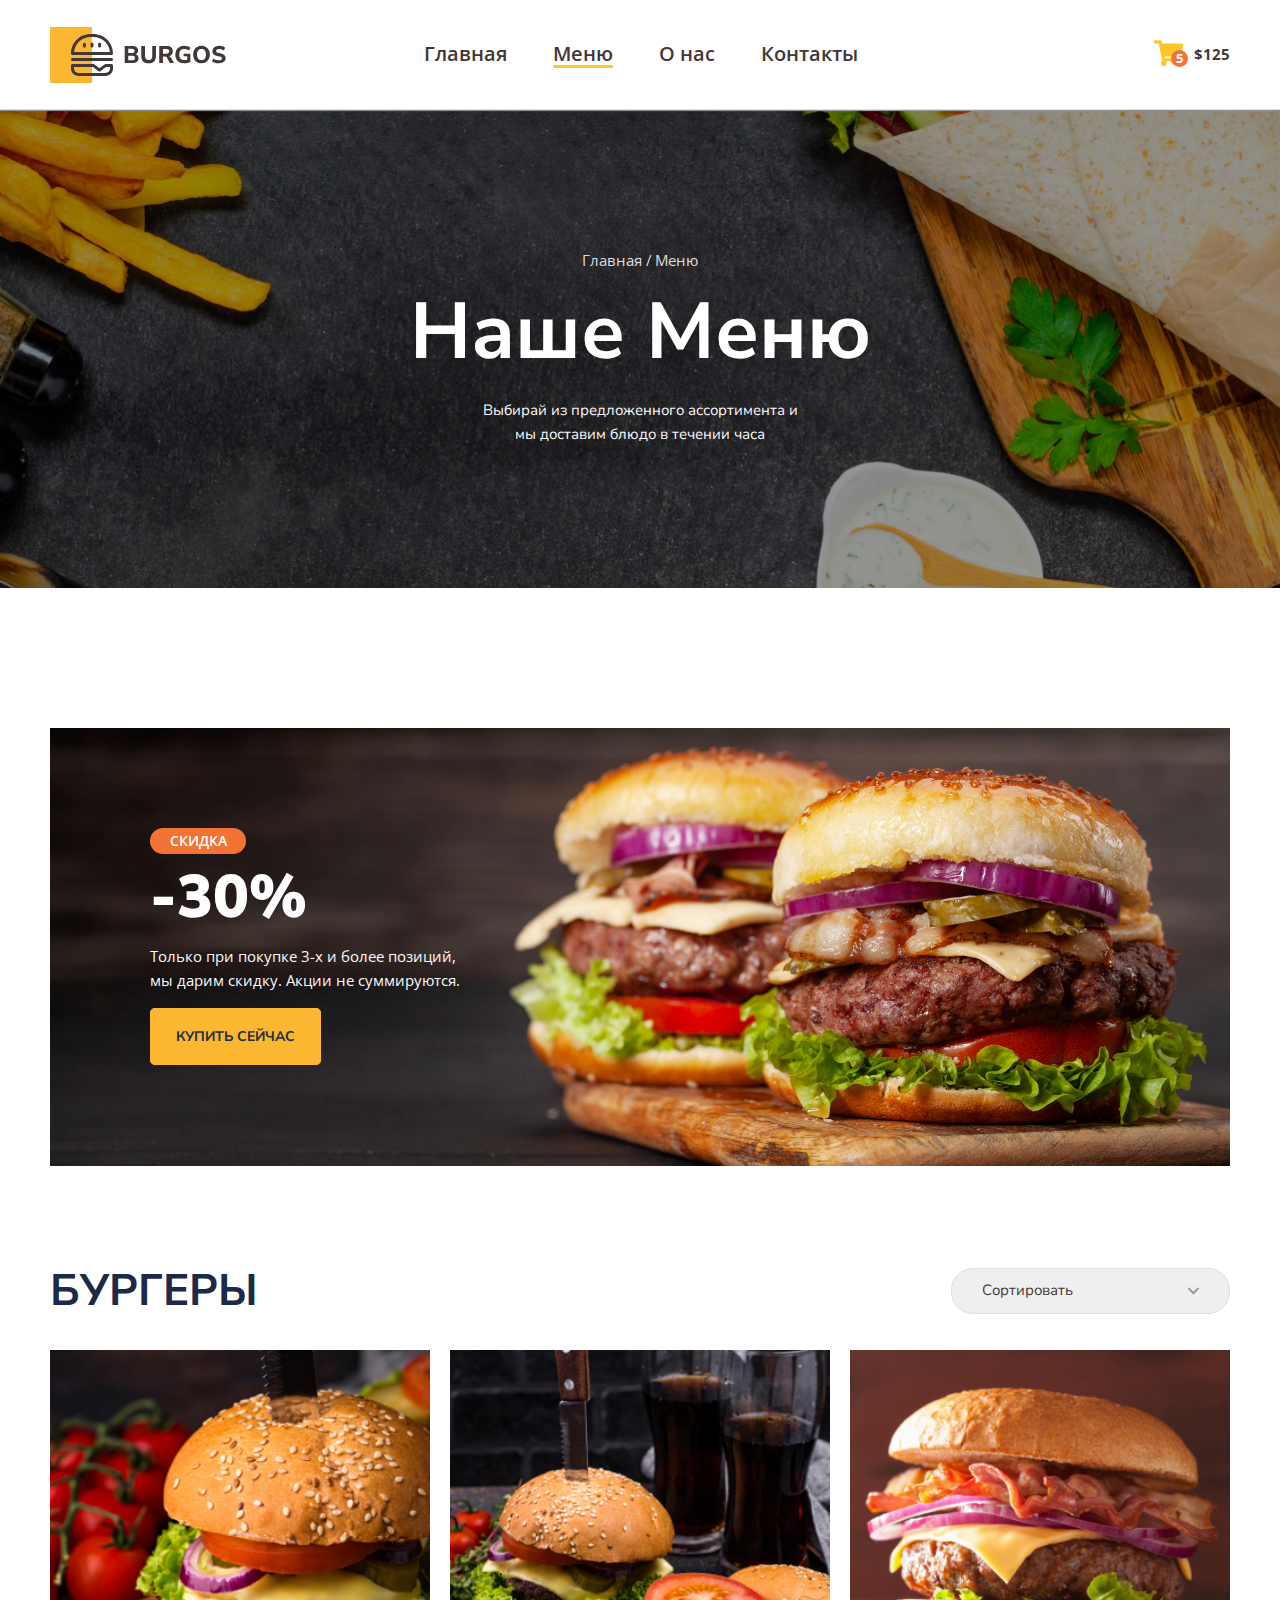
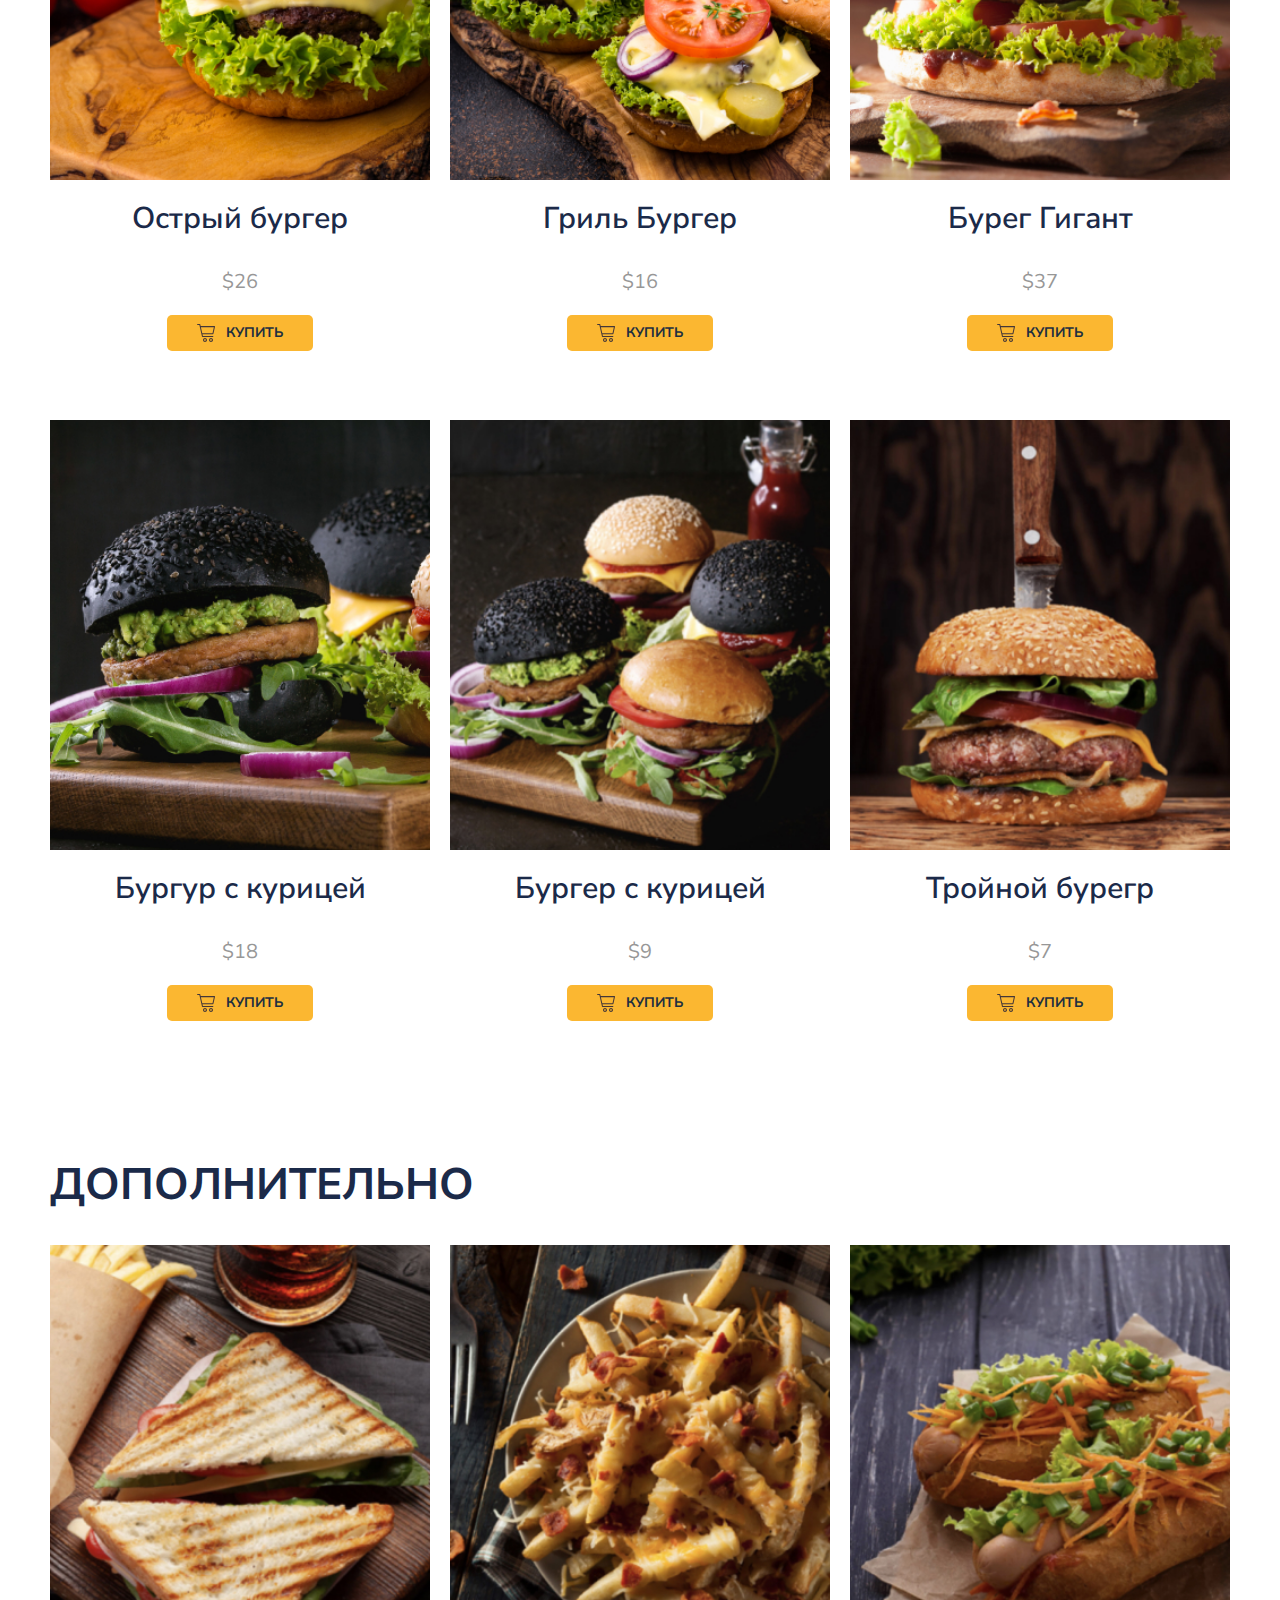
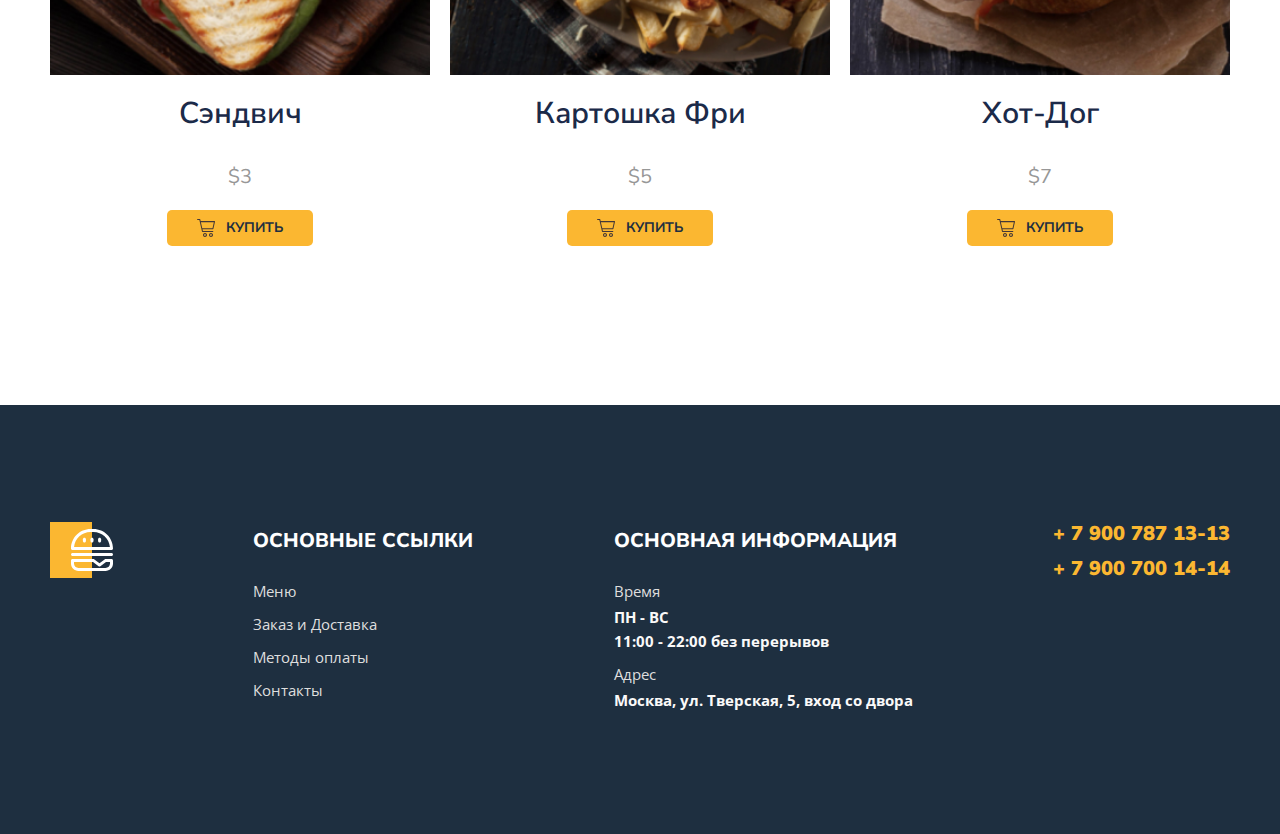
==== commit d1103f20: "add mobile" ====
--- a/menu.html
+++ b/menu.html
@@ -21,26 +21,25 @@
                 <div class="header-burger">
                     <button class="burger" onclick="openModal()"></button>
                 </div>
-            </div>
-            <div class="header-item">
-                <a href="Index.html" class="header-logo"></a>
-                <nav>
-                    <ul class="header-nav">
-                        <li><a href="Index.html">Главная</a></li>
-                        <li><a href="#" class="active">Меню</a></li>
-                        <li><a href="#">О нас</a></li>
-                        <li><a href="#">Контакты</a></li>
-                    </ul>
-            </div>
-            </nav>
-            <button type="button" class="button">
+                <div class="header-item">
+                    <a href="Index.html" class="header-logo"></a>
+                    <nav>
+                        <ul class="header-nav">
+                            <li><a href="Index.html">Главная</a></li>
+                            <li><a href="#" class="active">Меню</a></li>
+                            <li><a href="#">О нас</a></li>
+                            <li><a href="#">Контакты</a></li>
+                        </ul>
+                    </nav>
+                </div>
+                <button type="button" class="button">
                     <span class="button-item">
                         <img src="images/shopping-cart.svg" alt="карзина">
                         <span class="button-count">5</span>
                     </span>
                     <span class="button-text">$125</span>
                 </button>
-        </div>
+            </div>
         </div>
     </header>
     <div class="bg">
@@ -253,7 +252,7 @@
         <button class="burger-close" onclick="closeModal()"></button>
     </div>
     <script>
-        //Smooth Scroll
+        // Smooth Scroll
 
         const links = document.querySelectorAll(".banner-link");
 
@@ -270,7 +269,7 @@
             });
         }
 
-        //Button Up
+        // Button Up
 
         window.onscroll = function() {
             scrollFunction()
@@ -297,15 +296,16 @@
             } else {
                 document.getElementById('btnUp').className = 'button-up hidden';
             }
-            // Menu
-
-            function openModal() {
-                document.getElementById("modal").style.top = "0px";
-            }
-
-            function closeModal() {
-                document.getElementById("modal").style.top = "-400px";
-            }
+        }
+
+        // Menu
+
+        function openModal() {
+            document.getElementById("modal").style.top = "0px";
+        }
+
+        function closeModal() {
+            document.getElementById("modal").style.top = "-400px";
         }
     </script>
 </body>
--- a/styles/main.css
+++ b/styles/main.css
@@ -250,6 +250,8 @@
                                 border-radius: 22px;
                                 color: #443737;
                                 font-size: 15px;
+                                -webkit-appearance: none;
+                                -moz-appearance: none;
                                 appearance: none;
                                 flex-basis: 279px;
                                 background-image: url(../images/chevron-down.svg);
@@ -277,6 +279,7 @@
                                 left: 50%;
                                 top: 50%;
                                 transform: translate(-50%, -50%);
+                                -o-object-fit: cover;
                                 object-fit: cover;
                                 width: 430px;
                             }
@@ -651,6 +654,53 @@
                             .tel li {
                                 margin-bottom: 12px;
                             }
+                            /* modal*/
+                            
+                            .burger {
+                                width: 34px;
+                                height: 23px;
+                                background-color: transparent;
+                                background-image: url(../images/burger-menu.svg);
+                                background-repeat: no-repeat;
+                                background-size: contain;
+                                border: none;
+                                cursor: pointer;
+                            }
+                            
+                            #modal {
+                                max-width: 500px;
+                                background-color: cornsilk;
+                                text-align: center;
+                                position: absolute;
+                                top: -400px;
+                                left: 0;
+                                right: 0;
+                                margin: 20px auto 0;
+                                transition: 0.5s;
+                                padding: 40px 30px;
+                                box-sizing: border-box;
+                            }
+                            
+                            #modal .header-nav {
+                                flex-direction: column;
+                                max-width: 300px;
+                                margin: 0 auto;
+                                align-items: center;
+                            }
+                            
+                            .burger-close {
+                                width: 22px;
+                                height: 22px;
+                                background-color: transparent;
+                                background-image: url(../img/burger-close.svg);
+                                background-repeat: no-repeat;
+                                background-size: contain;
+                                border: none;
+                                cursor: pointer;
+                                position: absolute;
+                                top: 20px;
+                                right: 20px;
+                            }
                             /* Responsive*/
                             
                             @media (min-width: 1001px) {
@@ -659,13 +709,13 @@
                                 }
                             }
                             
-                            @media (max-width :766px) {
+                            @media (min-width: 766px) {
                                 .header-burger {
                                     display: none;
                                 }
                             }
                             
-                            @media (max-width :1000px) {
+                            @media (max-width: 1000px) {
                                 .container {
                                     max-width: 738px;
                                 }
@@ -684,8 +734,8 @@
                                     margin-bottom: 72px;
                                 }
                                 .banner-box {
+                                    background-position: -80px center;
                                     padding: 100px 40px 120px;
-                                    background-position: -80px center;
                                 }
                                 .menu-grid {
                                     grid-template-columns: repeat(2, 1fr);
@@ -727,14 +777,11 @@
                             }
                             
                             @media (max-width: 567px) {
+                                .breadcrumbs a {
+                                    font-size: 14px;
+                                }
                                 .title {
-                                    font-weight: 700;
                                     font-size: 38px;
-                                    margin-bottom: 20px;
-                                    margin-top: 17px;
-                                }
-                                .breadcrumbs {
-                                    font-size: 15px;
                                 }
                                 .description {
                                     font-size: 12px;
@@ -759,6 +806,5 @@
                             @media (max-width: 320px) {
                                 .banner-box {
                                     background-position: 25% center;
-                                    padding: 35px 24px 54px;
                                 }
                             }